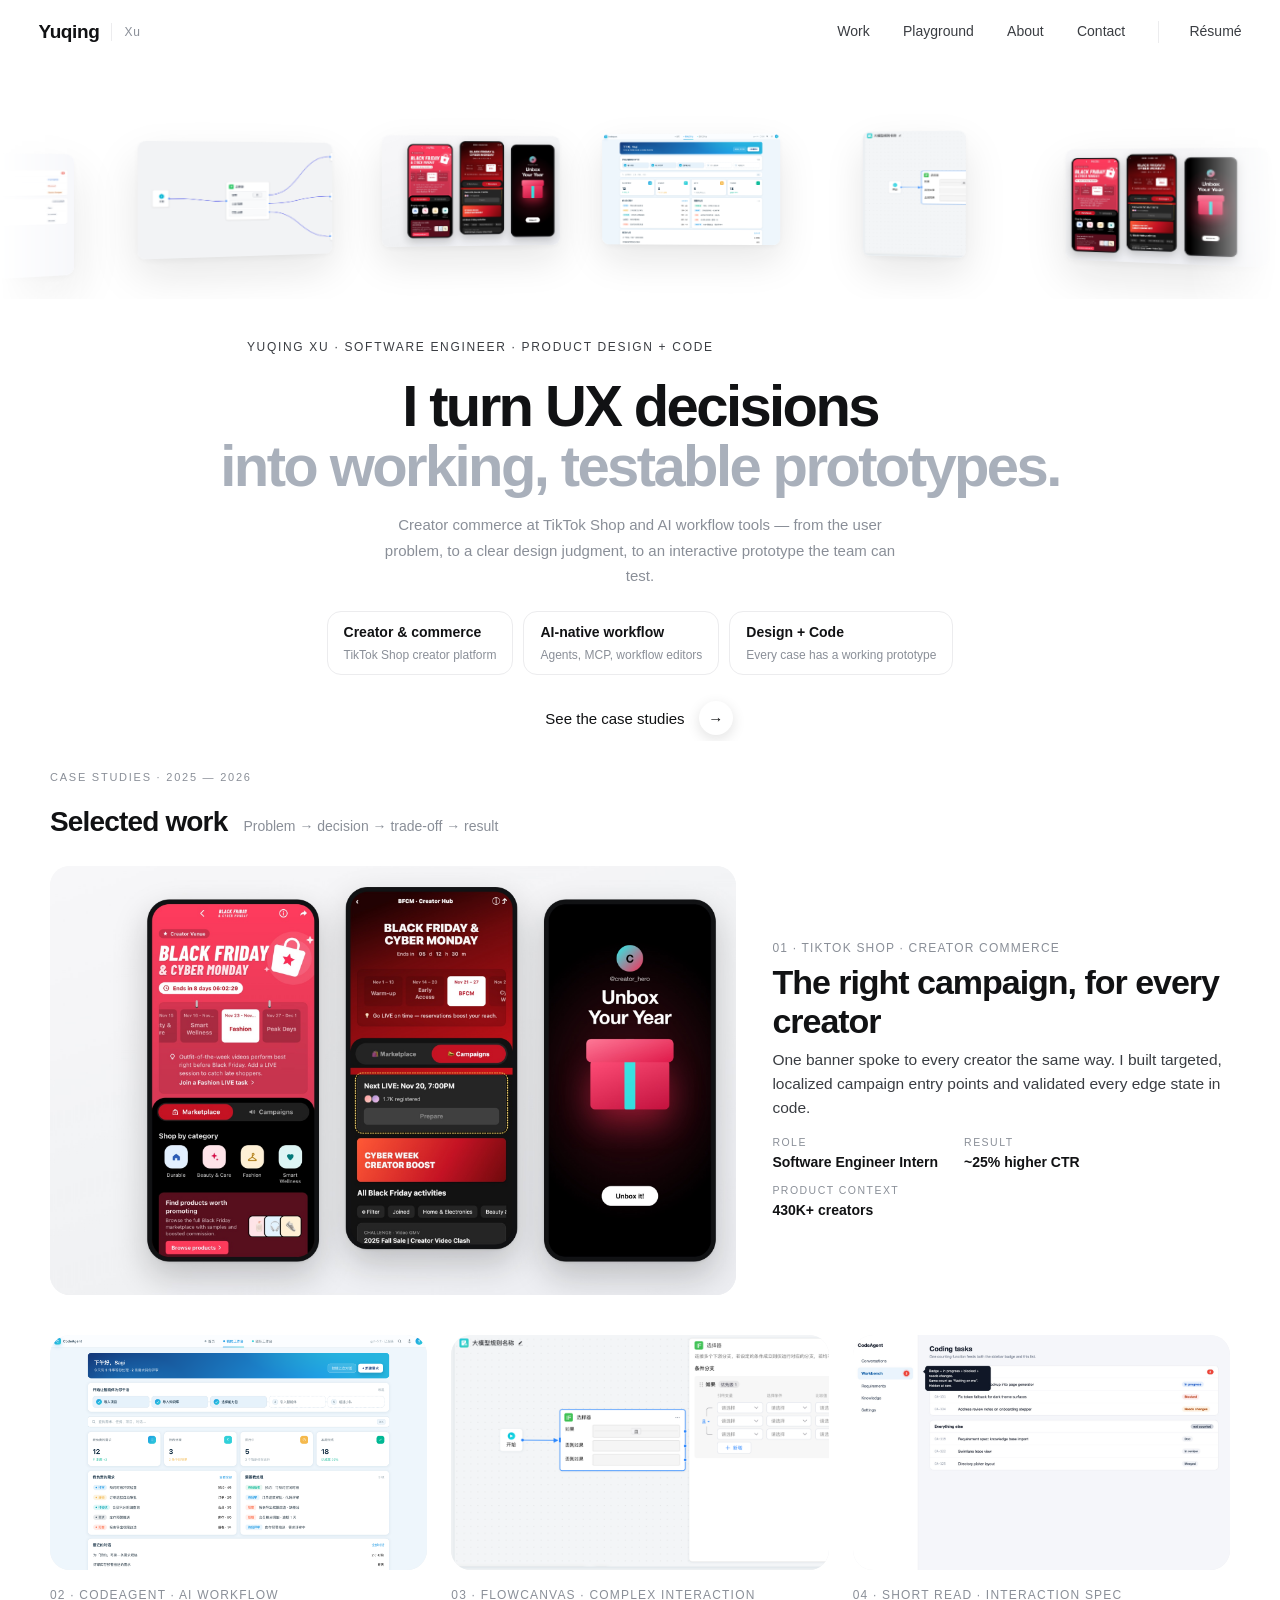
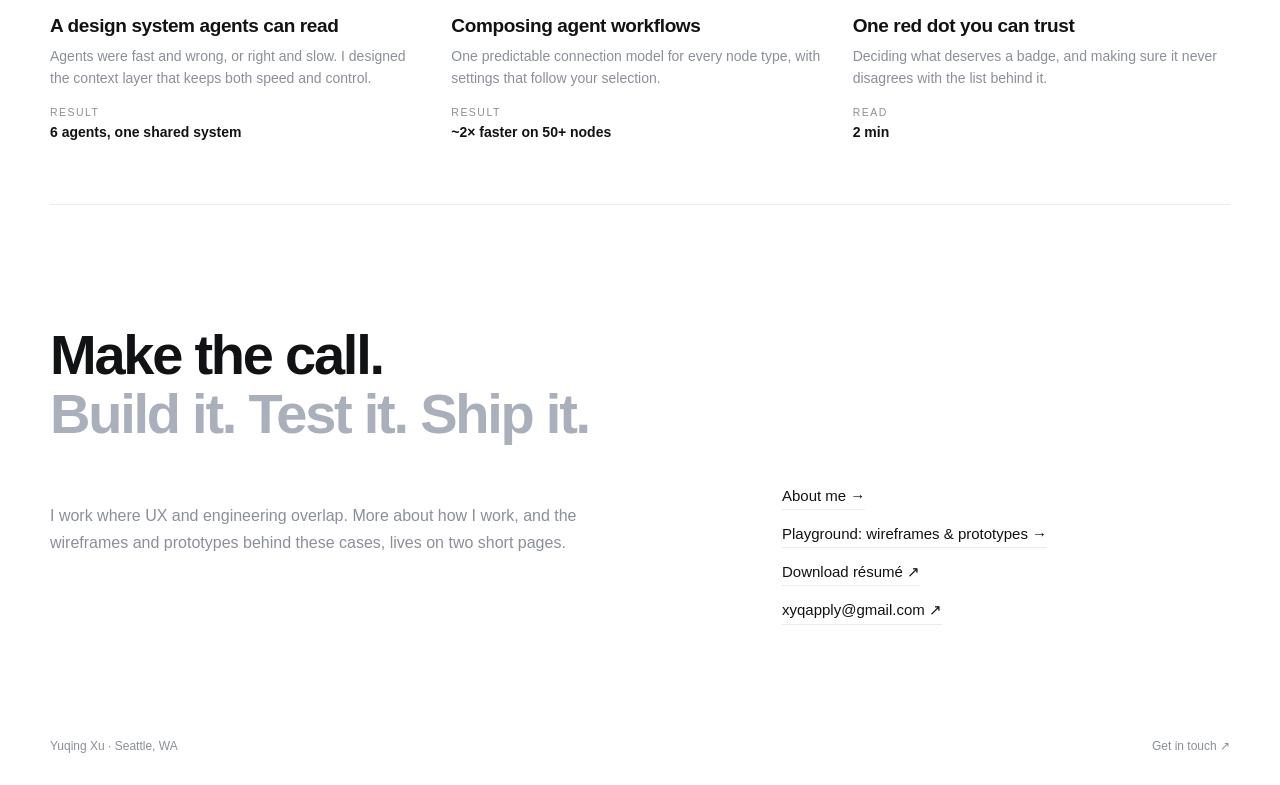
==== index.html @ 8d38dc06 "Tie TikTok case to one frame: three surfaces, three rules Reframe problem, judgment, and trade-offs " ====
<!doctype html>
<html lang="en">
<head>
  <meta charset="utf-8">
  <meta name="viewport" content="width=device-width, initial-scale=1">
  <meta name="description" content="Yuqing Xu — software engineer who turns UX decisions into working, testable prototypes. Case studies in creator products, AI design systems, and agent workflow tools.">
  <title>Yuqing Xu — Product Design + Code</title>
  <link rel="icon" href="data:image/svg+xml,%3Csvg xmlns='http://www.w3.org/2000/svg' viewBox='0 0 64 64'%3E%3Crect width='64' height='64' rx='14' fill='%23111'/%3E%3Ctext x='32' y='42' font-family='Helvetica' font-size='26' font-weight='bold' fill='white' text-anchor='middle'%3EYX%3C/text%3E%3C/svg%3E">
  <link rel="stylesheet" href="styles.css?v=5">
  <noscript><style>.reveal{opacity:1!important;transform:none!important}.ring-card{position:static!important;transform:none!important;opacity:1!important}</style></noscript>
</head>
<body>
  <header class="site-header">
    <a class="brand" href="#top" aria-label="Back to top"><b>Yuqing</b><span>Xu</span></a>
    <nav aria-label="Primary navigation">
      <a href="#work">Work</a>
      <a href="playground.html">Playground</a>
      <a href="about.html">About</a>
      <a href="mailto:xyqapply@gmail.com">Contact</a>
      <a class="nav-resume" href="Yuqing-Xu-Resume.pdf" target="_blank" rel="noopener">Résumé</a>
    </nav>
  </header>

  <main id="top">
    <section class="hero" aria-label="Introduction">
      <div class="ring-stage" id="ring-stage">
        <div class="ring" id="ring">
          <a class="ring-card" href="codeagent.html"><img src="assets/wf/11-dual-lens_04-team-home.jpg" alt="Team home wireframe"><span>Wireframes ↗</span></a>
          <a class="ring-card" href="codeagent.html"><img src="assets/prototype-login.png" alt="Login prototype"><span>Workspace entry ↗</span></a>
          <a class="ring-card" href="badge.html"><img src="assets/work/badge.jpg" alt="Attention badge"><span>One red dot ↗</span></a>
          <a class="ring-card" href="flowcanvas.html"><img src="assets/flowcanvas-routing.png?v=2" alt="Port routing"><span>Port model ↗</span></a>
          <a class="ring-card" href="tiktok.html"><img src="assets/work/tiktok-bfcm-cover.jpg?v=2" alt="BFCM creator screens"><span>TikTok Shop BFCM ↗</span></a>
          <a class="ring-card" href="codeagent.html"><img src="assets/prototype-hifi.png" alt="Dashboard prototype"><span>CodeAgent hi-fi ↗</span></a>
          <a class="ring-card tall" href="flowcanvas.html"><img src="assets/flowcanvas-property-panel.png" alt="FlowCanvas"><span>FlowCanvas ↗</span></a>
          <a class="ring-card" href="tiktok.html"><img src="assets/work/tiktok-bfcm-cover.jpg?v=2" alt="Unbox Your Year" style="object-position:right center"><span>Unbox Your Year ↗</span></a>
          <a class="ring-card" href="codeagent.html"><img src="assets/prototype-inbox.png" alt="Inbox prototype"><span>Inbox triage ↗</span></a>
          <a class="ring-card" href="codeagent.html"><img src="assets/wf/10-product-fusion_01-fused-workbench.jpg" alt="Fused workbench wireframe"><span>Fused workbench ↗</span></a>
        </div>
      </div>

      <div class="hero-copy">
        <p class="hero-name">Yuqing Xu · Software Engineer · Product Design + Code</p>
        <h1>I turn UX decisions<br><span>into working, testable prototypes.</span></h1>
        <p>Creator commerce at TikTok Shop and AI workflow tools — from the user problem, to a clear design judgment, to an interactive prototype the team can test.</p>
        <ul class="hero-tags" aria-label="Focus areas">
          <li><b>Creator &amp; commerce</b>TikTok Shop creator platform</li>
          <li><b>AI-native workflow</b>Agents, MCP, workflow editors</li>
          <li><b>Design + Code</b>Every case has a working prototype</li>
        </ul>
        <a class="pill-link" href="#work">See the case studies <i>→</i></a>
      </div>
    </section>

    <section id="work" class="case-index shell">
      <p class="kicker">CASE STUDIES · 2025 — 2026</p>
      <h2 class="work-head">Selected work <span>Problem → decision → trade-off → result</span></h2>
      <div class="case-cards">
        <a class="case-card featured reveal" href="tiktok.html">
          <div class="img"><img src="assets/work/tiktok-bfcm-cover.jpg?v=2" alt="Three rebuilt TikTok Shop creator screens for BFCM"></div>
          <div class="cc-body">
            <small>01 · TIKTOK SHOP · CREATOR COMMERCE</small>
            <h3>The right campaign, for every creator</h3>
            <p>One banner spoke to every creator the same way. I built targeted, localized campaign entry points and validated every edge state in code.</p>
            <dl class="cc-meta"><div><dt>Role</dt><dd>Software Engineer Intern</dd></div><div><dt>Result</dt><dd>~25% higher CTR</dd></div><div><dt>Product context</dt><dd>430K+ creators</dd></div></dl>
          </div>
        </a>
        <a class="case-card reveal" href="codeagent.html">
          <div class="img"><img src="assets/prototype-hifi.png" alt="CodeAgent workbench prototype"></div>
          <small>02 · CODEAGENT · AI WORKFLOW</small>
          <h3>A design system agents can read</h3>
          <p>Agents were fast and wrong, or right and slow. I designed the context layer that keeps both speed and control.</p>
          <dl class="cc-meta"><div><dt>Result</dt><dd>6 agents, one shared system</dd></div></dl>
        </a>
        <a class="case-card reveal" href="flowcanvas.html">
          <div class="img"><img src="assets/flowcanvas-property-panel.png" alt="FlowCanvas editor"></div>
          <small>03 · FLOWCANVAS · COMPLEX INTERACTION</small>
          <h3>Composing agent workflows</h3>
          <p>One predictable connection model for every node type, with settings that follow your selection.</p>
          <dl class="cc-meta"><div><dt>Result</dt><dd>~2× faster on 50+ nodes</dd></div></dl>
        </a>
        <a class="case-card reveal" href="badge.html">
          <div class="img"><img src="assets/work/badge.jpg" alt="Sidebar attention badge"></div>
          <small>04 · SHORT READ · INTERACTION SPEC</small>
          <h3>One red dot you can trust</h3>
          <p>Deciding what deserves a badge, and making sure it never disagrees with the list behind it.</p>
          <dl class="cc-meta"><div><dt>Read</dt><dd>2 min</dd></div></dl>
        </a>
      </div>
    </section>

    <section class="closing shell">
      <h2 class="display">Make the call.<br><span>Build it. Test it. Ship it.</span></h2>
      <div class="closing-grid">
        <p class="lede">I work where UX and engineering overlap. More about how I work, and the wireframes and prototypes behind these cases, lives on two short pages.</p>
        <div class="closing-links">
          <a href="about.html">About me →</a>
          <a href="playground.html">Playground: wireframes &amp; prototypes →</a>
          <a href="Yuqing-Xu-Resume.pdf" target="_blank" rel="noopener">Download résumé ↗</a>
          <a href="mailto:xyqapply@gmail.com">xyqapply@gmail.com ↗</a>
        </div>
      </div>
    </section>
  </main>

  <footer class="site-footer shell"><span>Yuqing Xu · Seattle, WA</span><a href="mailto:xyqapply@gmail.com">Get in touch ↗</a></footer>
  <script src="app.js?v=5"></script>
</body>
</html>
---- styles.css ----
/* ---------- tokens ---------- */
:root{
  --bg:#ffffff;
  --ink:#111214;
  --ink-2:#3a3d42;
  --muted:#8a8f98;
  --soft:#a9b0bb;
  --line:#ececee;
  --card:#f6f6f7;
  --shadow:0 18px 40px rgba(17,18,20,.14),0 4px 10px rgba(17,18,20,.06);
  --max:1180px;
  --sans:-apple-system,BlinkMacSystemFont,"SF Pro Display","SF Pro Text","Helvetica Neue",Inter,"Segoe UI",Arial,sans-serif;
  --mono:ui-monospace,SFMono-Regular,Menlo,monospace;
}
*{box-sizing:border-box}
html{scroll-behavior:smooth}
body{margin:0;background:var(--bg);color:var(--ink);font-family:var(--sans);font-size:16px;line-height:1.55;-webkit-font-smoothing:antialiased}
a{color:inherit;text-decoration:none}
img{display:block;max-width:100%}
button,input{font:inherit;color:inherit}
code{font-family:var(--mono);font-size:.88em}
.shell{width:min(calc(100% - 32px),var(--max));margin-inline:auto}

/* ---------- header ---------- */
.site-header{position:fixed;inset:0 0 auto 0;z-index:50;height:64px;display:flex;align-items:center;justify-content:space-between;padding:0 clamp(16px,3vw,40px);background:rgba(255,255,255,.78);backdrop-filter:saturate(1.4) blur(16px);-webkit-backdrop-filter:saturate(1.4) blur(16px)}
.brand{display:flex;align-items:center;gap:12px;font-size:19px;letter-spacing:-.02em}
.brand b{font-weight:650}
.brand span{font-size:12px;letter-spacing:.06em;color:var(--muted);padding-left:12px;border-left:1px solid var(--line)}
.site-header nav{display:flex;align-items:center;gap:clamp(14px,2.6vw,34px);font-size:14px;color:var(--ink-2)}
.site-header nav a:hover{color:var(--ink)}
.nav-resume{padding-left:clamp(14px,2.6vw,30px);border-left:1px solid var(--line)}

/* ---------- hero ---------- */
.hero{min-height:100vh;min-height:100svh;display:flex;flex-direction:column;align-items:center;justify-content:center;padding:88px 0 28px;overflow:hidden;position:relative}
.ring-stage{position:relative;width:100%;height:clamp(220px,32vw,340px);perspective:1100px;perspective-origin:50% 40%;
  -webkit-mask-image:linear-gradient(to right,transparent 0,#000 7%,#000 93%,transparent 100%);
  mask-image:linear-gradient(to right,transparent 0,#000 7%,#000 93%,transparent 100%)}
.ring{position:absolute;left:50%;top:50%;width:0;height:0;transform-style:preserve-3d}
.ring-card{position:absolute;left:0;top:0;width:var(--w,190px);aspect-ratio:16/10;margin-left:calc(var(--w,190px) / -2);transform-style:preserve-3d;will-change:transform,opacity;border-radius:3px;background:#fff;box-shadow:var(--shadow);transition:box-shadow .3s}
.ring-card.tall{aspect-ratio:4/5}
.ring-card img{width:100%;height:100%;object-fit:cover;object-position:top left;border-radius:3px;pointer-events:none}
.ring-card span{position:absolute;left:0;right:0;bottom:-26px;text-align:center;font-size:12px;color:var(--ink-2);opacity:0;transform:translateY(-4px);transition:.25s;white-space:nowrap}
.ring-card.is-hot span{opacity:1;transform:none}
.ring-card.is-hot{box-shadow:0 30px 60px rgba(17,18,20,.22),0 6px 14px rgba(17,18,20,.08)}
.hero-copy{text-align:center;margin-top:clamp(36px,6vw,70px);padding:0 16px}
.hero h1{margin:0;font-size:clamp(38px,6.2vw,66px);line-height:1.04;letter-spacing:-.045em;font-weight:650}
.hero h1 span,.display span{color:var(--soft)}
.hero-copy p{margin:20px auto 0;max-width:520px;color:var(--muted);font-size:15px;line-height:1.7}
.pill-link{display:inline-flex;align-items:center;gap:14px;margin-top:26px;font-size:15px;font-weight:500;padding:6px 6px 6px 4px}
.pill-link i{width:34px;height:34px;border-radius:50%;display:grid;place-items:center;font-style:normal;background:#fff;box-shadow:0 4px 14px rgba(17,18,20,.12);transition:transform .25s}
.pill-link:hover i{transform:translateX(4px)}
.hero-fields{display:flex;flex-wrap:wrap;justify-content:center;gap:10px 28px;margin-top:auto;padding-top:40px;font-size:12px;color:var(--muted)}
.hero-fields a:hover{color:var(--ink)}

/* ---------- shared type ---------- */
.display{margin:0;font-size:clamp(34px,4.6vw,56px);line-height:1.06;letter-spacing:-.04em;font-weight:650;text-wrap:balance}
.lede{color:var(--muted);font-size:16px;line-height:1.7;max-width:560px;margin:18px 0 0}
.kicker{margin:0 0 14px;font-size:11px;letter-spacing:.16em;color:var(--muted);font-weight:500}
.muted{color:var(--muted)}

/* ---------- practice overview ---------- */
.practice{display:grid;grid-template-columns:minmax(0,1fr) minmax(0,1.05fr);gap:clamp(28px,5vw,72px);align-items:end;padding:120px 0 80px;min-height:100vh}
.practice-left .kicker{margin-top:64px}
.practice-list{list-style:none;margin:0;padding:0}
.practice-list li{border-top:1px solid var(--line)}
.practice-list li:last-child{border-bottom:1px solid var(--line)}
.practice-list button{width:100%;display:flex;align-items:center;gap:18px;background:none;border:0;padding:15px 12px;text-align:left;font-size:15px;color:var(--ink-2);cursor:pointer;border-radius:6px;transition:background .2s}
.practice-list button span{font-size:11px;color:var(--soft);width:18px}
.practice-list button i{margin-left:auto;font-style:normal;opacity:0;transition:.2s}
.practice-list button:hover,.practice-list button.active{background:var(--card);color:var(--ink)}
.practice-list button.active i{opacity:1}
.slides{position:relative;aspect-ratio:16/10;border-radius:4px;overflow:hidden;background:var(--card)}
.slides figure{position:absolute;inset:0;margin:0;opacity:0;transform:scale(1.02);transition:opacity .7s ease,transform 1.2s ease}
.slides figure.on{opacity:1;transform:none}
.slides img{width:100%;height:100%;object-fit:cover;object-position:top left}
.slide-bar{display:flex;justify-content:space-between;align-items:flex-start;gap:20px;margin-top:20px}
.slide-bar h3{margin:0;font-size:17px;font-weight:600;letter-spacing:-.01em}
.slide-bar p{margin:4px 0 0;font-size:13px;color:var(--muted);max-width:420px}
.slide-controls{display:flex;gap:8px;flex-shrink:0}
.slide-controls button{width:34px;height:34px;border-radius:50%;border:1px solid var(--line);background:#fff;cursor:pointer;font-size:13px;display:grid;place-items:center;transition:.2s}
.slide-controls button:hover{box-shadow:0 4px 12px rgba(17,18,20,.1)}

/* ---------- case studies ---------- */
.case{padding:110px 0 40px;border-top:1px solid var(--line)}
.case-head{margin-bottom:44px}
.facts{display:grid;grid-template-columns:repeat(4,minmax(0,1fr));gap:0;margin:0 0 48px;border-top:1px solid var(--line);border-bottom:1px solid var(--line)}
.facts div{padding:18px 18px 18px 0}
.facts dt{font-size:11px;letter-spacing:.14em;text-transform:uppercase;color:var(--muted);margin-bottom:6px}
.facts dd{margin:0;font-size:14px;color:var(--ink-2)}
.frame{margin:0 0 72px}
.frame img{width:100%;border-radius:4px;box-shadow:var(--shadow)}
.frame figcaption,.gallery figcaption{margin-top:12px;font-size:13px;color:var(--muted)}
.gallery b,.frame b{color:var(--ink);font-weight:600}
.block{margin:0 0 72px}
.block h3{margin:0;font-size:clamp(24px,2.8vw,32px);line-height:1.2;letter-spacing:-.03em;font-weight:600;max-width:760px}
.block>.muted{margin:12px 0 0;max-width:640px}
.two-col{display:grid;grid-template-columns:1fr 1fr;gap:18px;margin:28px 0 72px}
.block .two-col{margin-bottom:0}
.card-soft{background:var(--card);border-radius:8px;padding:26px}
.card-soft h4{margin:0 0 10px;font-size:18px;line-height:1.3;letter-spacing:-.015em;font-weight:600}
.card-soft p{margin:0;color:var(--ink-2);font-size:15px}
.card-soft .tag{font-size:11px;letter-spacing:.14em;color:var(--muted);margin-bottom:12px}
.steps{list-style:none;padding:0;margin:26px 0 0;border-top:1px solid var(--line)}
.steps li{display:grid;grid-template-columns:56px 1fr;gap:16px;padding:22px 0;border-bottom:1px solid var(--line)}
.steps li>span{font-size:12px;color:var(--soft);padding-top:4px}
.steps h4{margin:0 0 6px;font-size:17px;font-weight:600;letter-spacing:-.01em}
.steps p{margin:0;color:var(--ink-2);font-size:15px;max-width:760px}
.swatches{display:grid;grid-template-columns:repeat(4,minmax(0,1fr));gap:12px;margin-top:26px}
.swatches div{display:grid;grid-template-columns:40px 1fr;grid-template-rows:auto auto;column-gap:12px;align-items:center;padding:12px;border:1px solid var(--line);border-radius:8px}
.swatches i{grid-row:1/3;width:40px;height:40px;border-radius:8px;background:var(--swatch);box-shadow:inset 0 0 0 1px rgba(0,0,0,.06)}
.swatches b{font-size:13px;font-weight:600}
.swatches code{font-size:11px;color:var(--muted)}
.gallery{display:grid;grid-template-columns:repeat(3,minmax(0,1fr));gap:28px 20px;margin-top:26px}
.gallery figure{margin:0}
.gallery figure.wide{grid-column:1/-1}
.gallery img{width:100%;aspect-ratio:16/10;object-fit:cover;object-position:top left;border-radius:4px;box-shadow:0 8px 24px rgba(17,18,20,.1)}
.gallery figure.wide img{aspect-ratio:auto;max-height:640px}
.gallery.partner{grid-template-columns:1fr 1fr}
.gallery.partner img{aspect-ratio:auto;max-height:520px;object-fit:contain;background:var(--card)}
.stats{display:grid;grid-template-columns:repeat(4,minmax(0,1fr));border-top:1px solid var(--line);margin-bottom:40px}
.stats div{padding:28px 18px 28px 0}
.stats strong{display:block;font-size:clamp(28px,3.4vw,40px);font-weight:600;letter-spacing:-.04em;line-height:1}
.stats span{display:block;margin-top:10px;font-size:13px;color:var(--muted)}

/* wireframe grid */
.wf-grid{display:grid;grid-template-columns:repeat(4,minmax(0,1fr));gap:22px 16px;margin-bottom:60px}
.wf-grid figure{margin:0}
.wf-grid img{width:100%;aspect-ratio:16/10;object-fit:cover;object-position:top left;border-radius:3px;border:1px solid var(--line);transition:transform .3s,box-shadow .3s}
.wf-grid figure:hover img{transform:translateY(-4px);box-shadow:var(--shadow)}
.wf-grid figcaption{margin-top:9px;font-size:12px;color:var(--muted)}

/* flow canvas demo */
.canvas-demo{border:1px solid var(--line);border-radius:10px;overflow:hidden;margin:0 0 72px;background:#fff}
.demo-toolbar{height:42px;padding:0 16px;display:flex;align-items:center;justify-content:space-between;border-bottom:1px solid var(--line);font-size:12px;color:var(--muted)}
.status-dot{display:inline-block;width:7px;height:7px;border-radius:50%;background:#12b76a;margin-right:8px}
.demo-body{display:grid;grid-template-columns:130px 1fr 210px;min-height:420px}
.node-library,.property-panel{padding:18px;background:#fafafa}
.node-library{border-right:1px solid var(--line)}
.node-library b,.property-panel>p{display:block;font-size:10px;letter-spacing:.14em;color:var(--muted);margin:0 0 14px;font-weight:500}
.node-library span{display:block;padding:8px 10px;margin-bottom:6px;background:#fff;border:1px solid var(--line);border-radius:6px;font-size:12px}
.workflow-stage{position:relative;overflow:hidden;background-image:radial-gradient(#e3e5e8 1px,transparent 1px);background-size:18px 18px}
.edges{position:absolute;inset:0;width:100%;height:100%;pointer-events:none}
.edges path{stroke:#9aa3ae;stroke-width:1.6;fill:none}
.flow-node{position:absolute;width:128px;padding:10px 12px;text-align:left;background:#fff;border:1px solid #dfe2e6;border-radius:10px;box-shadow:0 6px 16px rgba(17,18,20,.07);cursor:grab;user-select:none;touch-action:none}
.flow-node:active{cursor:grabbing}
.flow-node.selected{border-color:var(--ink);box-shadow:0 0 0 3px rgba(17,18,20,.08),0 6px 16px rgba(17,18,20,.07)}
.flow-node i{float:left;width:28px;height:28px;margin-right:9px;border-radius:7px;background:var(--card);display:grid;place-items:center;font-style:normal}
.flow-node span{display:block;font-weight:600;font-size:13px}
.flow-node small{color:var(--muted);font-size:11px}
.property-panel{border-left:1px solid var(--line)}
.property-panel h4{margin:0 0 16px;font-size:18px;font-weight:600}
.property-panel label{display:block;font-size:11px;color:var(--muted);margin-top:14px}
.property-panel input{display:block;width:100%;margin-top:6px;padding:8px 10px;border:1px solid var(--line);border-radius:6px;background:#fff;font-size:13px}
.toggle{display:inline-block;float:right;width:32px;height:18px;border-radius:999px;background:#d0d5dd;position:relative}
.toggle:after{content:"";position:absolute;width:14px;height:14px;top:2px;left:2px;border-radius:50%;background:#fff}
.toggle.on{background:var(--ink)}
.toggle.on:after{left:16px}

/* token demo */
.token-demo{border:1px solid var(--line);border-radius:10px;padding:24px;margin:0 0 72px}
.confidential{margin:0 0 20px;font-size:13px;color:var(--muted)}
.confidential b{display:inline-block;margin-right:10px;font-size:11px;font-weight:600;color:#fff;background:var(--ink);padding:4px 10px;border-radius:999px}
.token-flow{display:grid;grid-template-columns:repeat(4,minmax(0,1fr));gap:12px;margin-bottom:20px}
.token-flow div{background:var(--card);border-radius:8px;padding:14px}
.token-flow span{font-size:11px;color:var(--soft)}
.token-flow b{display:block;margin:8px 0 4px;font-size:14px;font-weight:600}
.token-flow code{font-size:11px;color:var(--muted)}
.mapping-table{border:1px solid var(--line);border-radius:8px;overflow:hidden}
.mapping-table>div{display:grid;grid-template-columns:1.1fr 1.2fr 1fr .6fr;gap:8px;padding:12px 14px;border-bottom:1px solid var(--line);font-size:13px}
.mapping-table>div:last-child{border-bottom:0}
.mapping-table .table-head{background:var(--card);font-size:11px;letter-spacing:.08em;text-transform:uppercase;color:var(--muted)}
.mapping-table i{display:inline-block;width:9px;height:9px;border-radius:50%;background:var(--dot);margin-right:8px;box-shadow:inset 0 0 0 1px rgba(0,0,0,.08)}
.mapping-table b{color:#067647;font-weight:600}

/* closing */
.closing{padding:120px 0 90px;border-top:1px solid var(--line)}
.closing-grid{display:grid;grid-template-columns:1.2fr .8fr;gap:60px;margin-top:40px}
.closing-links{display:flex;flex-direction:column;gap:12px;font-size:15px}
.closing-links a{align-self:flex-start;border-bottom:1px solid var(--line);padding-bottom:2px}
.closing-links a:hover{border-color:var(--ink)}
.site-footer{display:flex;justify-content:space-between;padding:22px 0 30px;font-size:12px;color:var(--muted)}

/* reveal */
.reveal{opacity:0;transform:translateY(18px);transition:opacity .8s ease,transform .8s ease}
.reveal.visible{opacity:1;transform:none}

/* ---------- responsive ---------- */
@media (max-width:900px){
  .practice{grid-template-columns:1fr;align-items:start;min-height:0;padding-top:100px}
  .practice-left .kicker{margin-top:40px}
  .facts,.stats{grid-template-columns:1fr 1fr}
  .swatches{grid-template-columns:1fr 1fr}
  .gallery{grid-template-columns:1fr 1fr}
  .wf-grid{grid-template-columns:repeat(2,minmax(0,1fr))}
  .token-flow{grid-template-columns:1fr 1fr}
  .closing-grid{grid-template-columns:1fr;gap:28px}
}
@media (max-width:640px){
  .site-header nav a:not(.nav-resume):not(:first-child){display:none}
  .br-wide{display:none}
  .two-col,.gallery,.gallery.partner{grid-template-columns:1fr}
  .demo-body{grid-template-columns:1fr}
  .node-library,.property-panel{display:none}
  .workflow-stage{min-height:340px}
  .mapping-table>div{grid-template-columns:1fr 1fr;font-size:12px}
  .mapping-table>div>*:nth-child(3){display:none}
  .slide-bar{flex-direction:column}
  .steps li{grid-template-columns:36px 1fr}
}
@media (prefers-reduced-motion:reduce){
  .reveal{opacity:1;transform:none;transition:none}
  .slides figure{transition:none}
}

/* token slide (practice 04) */
.token-slide{position:absolute;inset:0;display:flex;align-items:center;justify-content:center;gap:14px;padding:24px;background:linear-gradient(135deg,#fafafa,#eef0f3)}
.token-slide div{background:#fff;border-radius:10px;padding:16px 18px;box-shadow:0 8px 20px rgba(17,18,20,.08);min-width:0}
.token-slide small{display:block;font-size:11px;letter-spacing:.12em;text-transform:uppercase;color:var(--muted);margin-bottom:6px}
.token-slide b{font-family:var(--mono);font-size:clamp(11px,1.2vw,14px);font-weight:500}
.token-slide em{font-style:normal;color:var(--soft)}
@media (max-width:640px){.token-slide{flex-direction:column}.token-slide em{transform:rotate(90deg)}}

/* =================== case-study pages =================== */
.cs-hero{padding:120px 0 40px}
.cs-hero .display{max-width:900px}
.cs-back{display:inline-block;margin-bottom:28px;font-size:13px;color:var(--muted)}
.cs-back:hover{color:var(--ink)}
.cs-cover{margin:36px 0 0;border-radius:12px;overflow:hidden;background:var(--card)}
.cs-cover img{width:100%;max-height:620px;object-fit:cover;object-position:top}
.cs-layout{display:grid;grid-template-columns:180px minmax(0,1fr);gap:56px;padding:60px 0 40px}
.cs-toc{position:sticky;top:96px;align-self:start;display:flex;flex-direction:column;gap:2px;font-size:13px}
.cs-toc a{padding:7px 0 7px 14px;border-left:2px solid var(--line);color:var(--muted);transition:.2s}
.cs-toc a:hover{color:var(--ink)}
.cs-toc a.on{color:var(--ink);border-color:var(--ink)}
.cs-sec{padding:0 0 84px;scroll-margin-top:90px}
.cs-sec>.kicker{display:flex;gap:10px;align-items:center}
.cs-sec>.kicker span{display:inline-grid;place-items:center;width:22px;height:22px;border-radius:50%;background:var(--ink);color:#fff;font-size:10px;letter-spacing:0}
.cs-sec h2{margin:0 0 16px;font-size:clamp(26px,3vw,36px);line-height:1.15;letter-spacing:-.03em;font-weight:600;max-width:760px}
.cs-sec p{max-width:680px;color:var(--ink-2);font-size:16.5px;line-height:1.75;margin:0 0 16px}
.cs-sec p.note{font-size:13px;color:var(--muted)}
.cs-sec figure{margin:30px 0 0}
.cs-sec figure img{width:100%;border-radius:10px;box-shadow:0 10px 30px rgba(17,18,20,.1)}
.cs-sec figcaption{margin-top:12px;font-size:13px;color:var(--muted);max-width:680px}
.cs-sec figcaption b{color:var(--ink);font-weight:600}
.pull{margin:34px 0;padding:6px 0 6px 22px;border-left:3px solid var(--ink);font-size:clamp(20px,2.2vw,26px);line-height:1.35;letter-spacing:-.02em;font-weight:500;max-width:720px}
.insights{display:grid;grid-template-columns:repeat(3,minmax(0,1fr));gap:16px;margin-top:28px}
.insights>div{background:var(--card);border-radius:12px;padding:22px}
.insights b{display:block;font-size:12px;letter-spacing:.12em;color:var(--muted);font-weight:500;margin-bottom:10px}
.insights h4{margin:0 0 8px;font-size:17px;font-weight:600;line-height:1.3}
.insights p{margin:0;font-size:14.5px;line-height:1.6}
.insights .applied{display:block;margin-top:16px;padding-top:10px;border-top:1px solid var(--line);font-size:11px;letter-spacing:.1em;color:var(--muted)}
.surfaces{display:grid;grid-template-columns:repeat(2,minmax(0,1fr));gap:16px;margin-top:20px}
.surfaces>div{border:1px solid var(--line);border-radius:12px;padding:22px;background:#fff}
.surfaces small{display:block;font-size:11px;letter-spacing:.12em;color:var(--muted);margin-bottom:10px}
.surfaces h4{margin:0 0 10px;font-size:16.5px;font-weight:600;line-height:1.35}
.surfaces h4 b{font-weight:600}
.surfaces p{margin:0;font-size:14.5px;line-height:1.62}
.options{display:grid;grid-template-columns:repeat(3,minmax(0,1fr));gap:16px;margin-top:28px}
.option{border:1px solid var(--line);border-radius:12px;padding:18px;background:#fff;position:relative}
.option.chosen{border-color:var(--ink);box-shadow:0 0 0 3px rgba(17,18,20,.06)}
.option .badge-pick{position:absolute;top:14px;right:14px;font-size:11px;background:var(--ink);color:#fff;border-radius:999px;padding:3px 9px}
.option .viz{height:150px;border-radius:8px;background:#fafafa;margin-bottom:14px;display:grid;place-items:center;overflow:hidden}
.option .viz svg{width:100%;height:100%}
.option h4{margin:0 0 6px;font-size:16px;font-weight:600}
.option ul{margin:8px 0 0;padding:0;list-style:none;font-size:13.5px;color:var(--ink-2)}
.option li{padding:4px 0 4px 20px;position:relative;line-height:1.45}
.option li:before{position:absolute;left:0;top:4px;font-size:12px}
.option li.pro:before{content:"＋";color:#067647}
.option li.con:before{content:"－";color:#b42318}
.ba{display:grid;grid-template-columns:1fr 1fr;gap:16px;margin-top:28px}
.ba>div{border-radius:12px;overflow:hidden;background:var(--card);padding:18px}
.ba h4{margin:0 0 12px;font-size:12px;letter-spacing:.12em;color:var(--muted);font-weight:500}
.ba img{border-radius:8px}
.results{display:grid;grid-template-columns:repeat(3,minmax(0,1fr));gap:0;margin-top:26px;border-top:1px solid var(--line)}
.results div{padding:24px 18px 24px 0}
.results strong{display:block;font-size:clamp(30px,3.6vw,44px);font-weight:600;letter-spacing:-.04em;line-height:1}
.results span{display:block;margin-top:10px;font-size:13.5px;color:var(--muted)}
.flowline{display:flex;flex-wrap:wrap;align-items:stretch;gap:10px;margin-top:28px}
.flowline>div{flex:1 1 150px;background:var(--card);border-radius:12px;padding:16px}
.flowline>div small{display:block;font-size:11px;color:var(--muted);letter-spacing:.1em;margin-bottom:6px}
.flowline>div b{display:block;font-size:15px;font-weight:600;margin-bottom:4px}
.flowline>div p{margin:0;font-size:13.5px;line-height:1.5;color:var(--ink-2)}
.flowline>i{align-self:center;font-style:normal;color:var(--soft)}
.next-case{display:flex;justify-content:space-between;align-items:center;gap:20px;padding:40px 0 70px;border-top:1px solid var(--line)}
.next-case small{display:block;font-size:12px;color:var(--muted);margin-bottom:6px}
.next-case b{font-size:clamp(22px,2.6vw,30px);letter-spacing:-.03em;font-weight:600}

/* swatch role-vs-hex diagram */
.map-viz{display:grid;grid-template-columns:1fr 1fr;gap:16px;margin-top:28px}
.map-viz>div{border:1px solid var(--line);border-radius:12px;padding:18px}
.map-viz h4{margin:0 0 4px;font-size:15px;font-weight:600}
.map-viz p{font-size:13.5px;color:var(--muted);margin:0 0 14px}
.map-row{display:grid;grid-template-columns:1fr 24px 1fr;align-items:center;gap:8px;margin:8px 0;font-size:13px}
.map-row span{display:flex;align-items:center;gap:8px;padding:8px 10px;border-radius:8px;background:var(--card)}
.map-row i{width:16px;height:16px;border-radius:5px;flex-shrink:0;box-shadow:inset 0 0 0 1px rgba(0,0,0,.08)}
.map-row em{font-style:normal;text-align:center;color:var(--soft)}
.map-row .bad{background:#fff1f0;color:#b42318}

/* phone prototype */
.proto-wrap{display:grid;grid-template-columns:minmax(0,320px) minmax(0,1fr);gap:40px;align-items:center;margin-top:30px;padding:30px;border-radius:16px;background:linear-gradient(160deg,#f6f6f7,#eceef1)}
.phone{width:100%;max-width:300px;margin:auto;aspect-ratio:9/18.5;border-radius:38px;background:#111214;padding:10px;box-shadow:0 30px 60px rgba(17,18,20,.25)}
.phone-screen{width:100%;height:100%;border-radius:30px;background:#fff;overflow:hidden;display:flex;flex-direction:column;font-size:12px}
.ph-top{padding:14px 16px 8px;display:flex;justify-content:space-between;align-items:center}
.ph-top b{font-size:15px}
.ph-top span{width:28px;height:28px;border-radius:50%;background:var(--card)}
.ph-tabs{display:flex;gap:14px;padding:0 16px 10px;color:var(--muted);font-weight:500}
.ph-tabs .on{color:var(--ink);border-bottom:2px solid var(--ink);padding-bottom:4px}
.car{position:relative;margin:0 12px;border-radius:14px;overflow:hidden;aspect-ratio:16/9}
.car-track{display:flex;height:100%;transition:transform .45s cubic-bezier(.2,.8,.2,1)}
.car-slide{flex:0 0 100%;height:100%;padding:14px;display:flex;flex-direction:column;justify-content:space-between;color:#fff}
.car-slide h5{margin:0;font-size:15px;line-height:1.2;font-weight:700;letter-spacing:-.01em;display:-webkit-box;-webkit-line-clamp:2;-webkit-box-orient:vertical;overflow:hidden}
.car-slide p{margin:4px 0 0;font-size:11px;opacity:.85;display:-webkit-box;-webkit-line-clamp:1;-webkit-box-orient:vertical;overflow:hidden}
.car-slide .cta{align-self:flex-start;background:#fff;color:#111;border-radius:999px;padding:6px 12px;font-weight:600;font-size:11px;max-width:100%;white-space:nowrap;overflow:hidden;text-overflow:ellipsis}
.car-dots{position:absolute;left:0;right:0;bottom:8px;display:flex;justify-content:center;gap:5px}
.car-dots i{width:6px;height:6px;border-radius:3px;background:rgba(255,255,255,.5);transition:.3s}
.car-dots i.on{width:16px;background:#fff}
.ph-list{padding:14px 16px;display:flex;flex-direction:column;gap:10px}
.ph-list div{display:flex;gap:10px;align-items:center}
.ph-list i{width:38px;height:38px;border-radius:10px;background:var(--card);flex-shrink:0}
.ph-list span{flex:1;height:8px;border-radius:4px;background:var(--card)}
.ph-list span+span{display:none}
.proto-ctl h4{margin:0 0 6px;font-size:18px;font-weight:600}
.proto-ctl p{font-size:14px;color:var(--ink-2);margin:0 0 16px;line-height:1.6}
.seg{display:flex;flex-wrap:wrap;gap:6px;margin-bottom:16px}
.seg button{border:1px solid var(--line);background:#fff;border-radius:999px;padding:6px 12px;font-size:13px;cursor:pointer}
.seg button.on{background:var(--ink);color:#fff;border-color:var(--ink)}
.proto-log{font-size:12.5px;color:var(--muted);min-height:20px}
.toggle-row{display:flex;align-items:center;gap:10px;font-size:13.5px;margin-bottom:12px;cursor:pointer;user-select:none}
.toggle-row input{width:16px;height:16px;accent-color:#111214}

/* case index cards on home */
.case-index{padding:110px 0 60px}
.case-cards{display:grid;grid-template-columns:repeat(2,minmax(0,1fr));gap:36px 28px;margin-top:40px}
.case-card{display:block}
.case-card .img{border-radius:12px;overflow:hidden;background:var(--card);aspect-ratio:16/10}
.case-card img{width:100%;height:100%;object-fit:cover;object-position:top left;transition:transform .6s ease}
.case-card:hover img{transform:scale(1.03)}
.case-card small{display:block;margin-top:16px;font-size:12px;letter-spacing:.1em;color:var(--muted)}
.case-card h3{margin:6px 0 6px;font-size:22px;font-weight:600;letter-spacing:-.02em}
.case-card p{margin:0;color:var(--muted);font-size:14.5px;max-width:480px}

@media (max-width:900px){
  .cs-layout{grid-template-columns:1fr;gap:0}
  .cs-toc{display:none}
  .insights,.options,.surfaces{grid-template-columns:1fr}
  .proto-wrap{grid-template-columns:1fr;padding:22px}
  .case-cards{grid-template-columns:1fr}
}
@media (max-width:640px){
  .ba,.map-viz{grid-template-columns:1fr}
  .results{grid-template-columns:1fr 1fr}
}

/* =================== positioning + skeleton pages =================== */
.hero-name{margin:0 0 18px!important;font-size:12px!important;letter-spacing:.14em;text-transform:uppercase;color:var(--ink-2)!important}
.hero-tags{list-style:none;display:flex;flex-wrap:wrap;justify-content:center;gap:10px;margin:26px auto 0;padding:0;max-width:760px}
.hero-tags li{display:flex;flex-direction:column;align-items:flex-start;gap:2px;padding:10px 16px;border:1px solid var(--line);border-radius:12px;background:#fff;font-size:12px;color:var(--muted);text-align:left}
.hero-tags b{font-size:14px;font-weight:600;color:var(--ink)}
.hero .pill-link{margin-bottom:10px}
.case-card.featured{grid-column:1/-1;display:grid;grid-template-columns:minmax(0,1.35fr) minmax(0,1fr);gap:36px;align-items:center}
.case-card.featured small{margin-top:0}
.case-card.featured h3{font-size:clamp(26px,2.8vw,34px);letter-spacing:-.03em;line-height:1.15}
.case-card.featured p{font-size:15.5px;color:var(--ink-2)}
.cc-meta{display:flex;flex-wrap:wrap;gap:8px 26px;margin:14px 0 0}
.cc-meta dt{font-size:10.5px;letter-spacing:.14em;text-transform:uppercase;color:var(--muted)}
.cc-meta dd{margin:2px 0 0;font-size:14px;font-weight:600;color:var(--ink)}
/* trade-off */
.tradeoffs{display:grid;gap:12px;margin-top:26px}
.tradeoffs>div{display:grid;grid-template-columns:minmax(0,1fr) 28px minmax(0,1fr);align-items:stretch;gap:0;border:1px solid var(--line);border-radius:12px;overflow:hidden}
.tradeoffs>div>*{padding:16px 18px}
.tradeoffs h5{margin:0 0 4px;font-size:11px;letter-spacing:.12em;color:var(--muted);font-weight:500}
.tradeoffs p{margin:0!important;font-size:14.5px!important;line-height:1.55!important}
.tradeoffs .gave{background:#fafafa}
.tradeoffs em{display:grid;place-items:center;padding:0!important;font-style:normal;color:var(--soft);background:#fafafa}
/* about */
.about-hero{padding:130px 0 50px}
.about-grid{display:grid;grid-template-columns:minmax(0,1fr) minmax(0,1fr);gap:clamp(28px,5vw,72px);padding:40px 0 80px;border-top:1px solid var(--line)}
.about-grid h3{margin:0 0 14px;font-size:12px;letter-spacing:.14em;color:var(--muted);font-weight:500}
.about-grid p{margin:0 0 14px;color:var(--ink-2);font-size:16px;line-height:1.75}
.loop{display:grid;grid-template-columns:repeat(4,minmax(0,1fr));gap:12px;margin:30px 0 80px}
.loop>div{background:var(--card);border-radius:12px;padding:20px}
.loop small{display:block;font-size:11px;letter-spacing:.12em;color:var(--muted);margin-bottom:10px}
.loop b{display:block;font-size:17px;font-weight:600;margin-bottom:6px}
.loop p{margin:0;font-size:14px;color:var(--ink-2);line-height:1.55}
.timeline{list-style:none;margin:0;padding:0;border-top:1px solid var(--line)}
.timeline li{display:grid;grid-template-columns:150px minmax(0,1fr);gap:18px;padding:18px 0;border-bottom:1px solid var(--line)}
.timeline span{font-size:13px;color:var(--muted)}
.timeline b{display:block;font-size:16px;font-weight:600}
.timeline p{margin:4px 0 0!important;font-size:14.5px!important}
/* playground */
.pg-sec{padding:0 0 80px}
.pg-sec h2{margin:0 0 8px;font-size:clamp(24px,2.6vw,32px);letter-spacing:-.03em;font-weight:600}
.pg-sec>p{margin:0 0 26px;color:var(--muted);max-width:640px}
.pg-sec .canvas-demo{margin-bottom:0}
@media (max-width:900px){
  .case-card.featured{grid-template-columns:1fr;gap:0}
  .case-card.featured small{margin-top:16px}
  .about-grid{grid-template-columns:1fr}
  .loop{grid-template-columns:1fr 1fr}
}
@media (max-width:640px){
  .tradeoffs>div{grid-template-columns:1fr}
  .tradeoffs em{padding:4px!important;transform:rotate(90deg)}
  .loop{grid-template-columns:1fr}
  .timeline li{grid-template-columns:1fr;gap:4px}
}

/* compact hero: ring smaller, no full-screen height, first case peeks above the fold */
.hero{min-height:0;padding:84px 0 0;justify-content:flex-start}
.ring-stage{height:clamp(170px,21vw,235px)}
.hero-copy{margin-top:clamp(20px,3vw,40px)}
.hero h1{font-size:clamp(34px,5.2vw,58px)}
.hero-copy>p:not(.hero-name){margin-top:16px}
.hero-tags{margin-top:22px;max-width:none}
@media (min-width:720px){.hero-tags{flex-wrap:nowrap}}
.hero .pill-link{margin-top:20px;margin-bottom:0}
.case-index{padding:56px 0 60px}
.case-index>.display{font-size:clamp(26px,3.2vw,38px)}
.case-cards{margin-top:28px}
.case-index{padding-top:40px}
.work-head{margin:0;display:flex;flex-wrap:wrap;align-items:baseline;gap:6px 16px;font-size:clamp(22px,2.4vw,28px);letter-spacing:-.03em;font-weight:600}
.work-head span{font-size:14px;letter-spacing:0;font-weight:400;color:var(--muted)}
.case-cards{margin-top:22px}
.ring-stage{height:clamp(160px,18vw,215px)}
.case-index{padding-top:28px}
@media (max-width:640px){
  .hero-tags{gap:6px}
  .hero-tags li{padding:6px 12px;border-radius:999px;font-size:0}
  .hero-tags b{font-size:13px}
  .hero-name{font-size:11px!important}
}

/* =================== tightened visual system =================== */
:root{
  --r-sm:8px;   /* chips, inputs, thumbnails */
  --r:14px;     /* cards, panels */
  --r-lg:20px;  /* covers, hero media */
  --sh-sm:0 1px 2px rgba(17,18,20,.04),0 6px 18px rgba(17,18,20,.06);
  --sh:0 2px 6px rgba(17,18,20,.04),0 18px 44px rgba(17,18,20,.10);
  --stage:linear-gradient(160deg,#f7f7f8 0%,#eceef1 100%);
  --gap:84px;   /* section rhythm */
}
h1,h2,h3,.display{font-weight:620}
.cs-sec p,.about-grid p{line-height:1.72}
/* radius + shadow, one scale everywhere */
.case-card .img,.cs-cover,.proto-wrap,.cover-stage{border-radius:var(--r-lg)}
.insights>div,.option,.ba>div,.flowline>div,.tradeoffs>div,.loop>div,.map-viz>div,.canvas-demo,.hero-tags li,.option .viz{border-radius:var(--r)}
.option .viz{border-radius:calc(var(--r) - 6px)}
.wf-grid img,.gallery img,.cs-sec figure img,.ring-card,.ring-card img,.map-row span{border-radius:var(--r-sm)}
.gallery img,.cs-sec figure img,.wf-grid figure:hover img{box-shadow:var(--sh-sm)}
.ring-card{box-shadow:var(--sh)}
.case-card .img{background:var(--stage)}
.cs-sec{padding-bottom:var(--gap)}
/* case covers: product UI in a clean window on a soft stage */
.cs-cover{background:var(--stage)}
.cs-cover.stage{aspect-ratio:16/8.4;display:grid;place-items:center;padding:clamp(18px,5vw,64px) clamp(18px,7vw,96px) 0;overflow:hidden}
.win{width:100%;height:100%;border-radius:12px 12px 0 0;background:#fff;box-shadow:var(--sh);overflow:hidden;display:flex;flex-direction:column}
.win-bar{flex:0 0 auto;display:flex;gap:6px;padding:10px 12px;border-bottom:1px solid var(--line);background:#fafafa}
.win-bar i{width:9px;height:9px;border-radius:50%;background:#dcdfe4}
.cs-cover.stage img{flex:1 1 auto;min-height:0;width:100%;height:100%;max-height:none;object-fit:cover;object-position:top left;border-radius:0;box-shadow:none}
/* 4-line summary */
.tldr{display:grid;grid-template-columns:repeat(4,minmax(0,1fr));gap:0;margin:36px 0 0;border-top:1px solid var(--ink)}
.tldr div{padding:16px 20px 4px 0}
.tldr dt{font-size:11px;letter-spacing:.14em;color:var(--muted);margin-bottom:6px}
.tldr dd{margin:0;font-size:15px;line-height:1.5;color:var(--ink)}
/* folded detail */
details.more{margin-top:26px;border:1px solid var(--line);border-radius:var(--r);padding:0 20px}
details.more summary{cursor:pointer;list-style:none;padding:16px 0;font-size:14px;font-weight:600;display:flex;justify-content:space-between}
details.more summary::-webkit-details-marker{display:none}
details.more summary:after{content:"+";color:var(--muted);font-weight:400}
details.more[open] summary:after{content:"–"}
details.more>div{padding:0 0 20px}
/* before / after */
.bvsa{display:grid;grid-template-columns:1fr 1fr;gap:16px;margin-top:28px}
.bvsa>div{background:var(--stage);border-radius:var(--r);padding:22px 18px 18px;min-width:0;max-width:100%;box-sizing:border-box;overflow:hidden}
.bvsa h5{margin:0 0 14px;font-size:11px;letter-spacing:.14em;color:var(--muted);font-weight:500;overflow-wrap:anywhere}
/* phone-accurate mock of the creator home, same tokens as the demos */
.pbwrap{display:grid;grid-template-columns:1fr;gap:14px;align-items:start;min-width:0}
.pscreen{width:100%;max-width:min(296px,100%);margin:0 auto;background:#fff;border-radius:24px;border:1px solid rgba(22,24,35,.1);box-shadow:0 18px 34px rgba(17,18,20,.13);overflow:hidden;display:flex;flex-direction:column;font-family:var(--sans)}
.pnav{display:flex;align-items:center;gap:7px;padding:10px 12px;border-bottom:1px solid rgba(22,24,35,.07)}
.plogo{width:17px;height:17px;border-radius:5px;background:#161823;color:#fff;display:grid;place-items:center;font-size:10px;line-height:1}
.pnav b{font-size:10.5px;font-weight:600;letter-spacing:-.01em}
.pacts{margin-left:auto;display:flex;align-items:center;gap:5px}
.pacts i{width:9px;height:9px;border-radius:50%;background:rgba(22,24,35,.14);display:block}
.pacts i.av{width:14px;height:14px;background:linear-gradient(135deg,#fe2c55,#ff6b3d)}
.pbody{padding:12px 12px 14px;display:flex;flex-direction:column;gap:9px}
.pgreet{font-size:14px;font-weight:600;letter-spacing:-.02em;color:#161823}
.pgreet span{display:block;margin-top:2px;font-size:9.5px;font-weight:400;color:rgba(22,24,35,.5);letter-spacing:0}
.pstats{display:flex;gap:6px}
.pstat{flex:1;background:rgba(22,24,35,.04);border-radius:8px;padding:6px 7px;font-size:8.5px;color:rgba(22,24,35,.5)}
.pstat b{display:block;font-size:11px;font-weight:600;color:#161823;margin-bottom:1px;letter-spacing:-.01em}
.phero{display:flex;gap:5px;align-items:stretch}
.pcard{display:block;border-radius:12px;padding:10px 10px 9px;color:#fff;position:relative;overflow:hidden}
.pcard.grey{background:linear-gradient(135deg,#b3b9c2,#878d96)}
.pcard.brand{flex:1;min-width:0;background:linear-gradient(120deg,#fe2c55,#ff6b3d)}
.pnext{flex:0 0 22px;border-radius:12px;background:linear-gradient(150deg,#7a5cfa,#3d5afe)}
.ppill{display:inline-block;font-size:7px;letter-spacing:.1em;font-weight:600;background:rgba(255,255,255,.24);padding:2px 5px;border-radius:999px;margin-bottom:6px}
.pcard h6{margin:0;font-family:"Barlow Condensed",Impact,"Arial Narrow",sans-serif;font-style:italic;font-weight:800;font-size:21px;line-height:.92;letter-spacing:-.01em}
.pcard p{margin:6px 0 0;font-size:8.5px;line-height:1.35;color:rgba(255,255,255,.85)}
.pcta{display:inline-block;margin-top:8px;background:#fff;color:#161823;border-radius:6px;padding:4px 8px;font-size:8.5px;font-weight:600}
.pdots{position:absolute;right:9px;bottom:9px;display:flex;gap:3px;align-items:center}
.pdots i{width:4px;height:4px;border-radius:2px;background:rgba(255,255,255,.5)}
.pdots i.on{width:11px;background:#fff}
.proll{display:flex;flex-direction:column;gap:6px;margin-top:1px}
.proll i{height:7px;border-radius:4px;background:rgba(22,24,35,.06);display:block}
.pnotes{display:flex;flex-direction:column;gap:1px}
.pnote{display:flex;flex-direction:column;gap:1px;padding:7px 0;border-top:1px solid var(--line);font-size:12px;color:var(--ink-2);line-height:1.35}
.pnote small{font-size:9px;letter-spacing:.1em;color:var(--muted)}
.pnote.on{color:var(--ink);font-weight:600}
.bvsa .pbcap{margin:14px 0 0;font-size:13.5px;color:var(--ink-2)}
@media (max-width:900px){.tldr{grid-template-columns:1fr 1fr}}
@media (max-width:640px){.bvsa{grid-template-columns:1fr}.bvsa>div{padding:16px 12px 14px}.cs-cover.stage{aspect-ratio:4/3}}
/* home: one big featured case, then three equal cards */
.case-cards{grid-template-columns:repeat(3,minmax(0,1fr));gap:40px 24px}
.case-card.featured{grid-template-columns:minmax(0,1.5fr) minmax(0,1fr)}
.case-card:not(.featured) h3{font-size:19px}
.case-card:not(.featured) p{font-size:14px}
@media (max-width:900px){.case-cards{grid-template-columns:1fr 1fr}}
@media (max-width:640px){.case-cards{grid-template-columns:1fr}}
/* fixes: summary column spacing, mobile trade-offs, prototype CTA, context stat */
.tldr{column-gap:28px}
.tldr div{padding:16px 0 4px;min-width:0}
.tldr dd{overflow-wrap:anywhere}
.try-proto{margin-top:22px}
.results .ctx strong{color:var(--soft)}
.results .ctx b{color:var(--ink-2);font-weight:600}
@media (max-width:640px){
  .tradeoffs>div{grid-template-columns:1fr;grid-template-rows:auto auto auto}
  .tradeoffs em{transform:none;padding:2px 0!important;height:auto;line-height:1;font-size:0}
  .tradeoffs em:before{content:"↓";font-size:14px;color:var(--soft)}
  .tradeoffs .gave+em{background:#fafafa}
  .tldr{grid-template-columns:1fr;row-gap:0}
}

/* image viewer */
img.zoomable{cursor:zoom-in}
img.zoomable:focus-visible{outline:2px solid var(--ink);outline-offset:3px}
.zoom-box{position:fixed;inset:0;z-index:100;display:none;flex-direction:column;background:rgba(17,18,20,.92);padding:56px 24px 20px}
.zoom-box.on{display:flex}
.zoom-scroll{flex:1;min-height:0;overflow:auto;display:grid;place-items:center}
.zoom-scroll img{max-width:100%;max-height:100%;object-fit:contain;border-radius:8px;cursor:zoom-in;background:#fff}
.zoom-box.actual .zoom-scroll{place-items:start center}
.zoom-box.actual .zoom-scroll img{max-width:none;max-height:none;width:min(1440px,calc(100vw - 48px));cursor:zoom-out}
.zoom-cap{margin:12px auto 0;max-width:760px;text-align:center;color:#c9ccd1;font-size:13px}
.zoom-close{position:absolute;top:12px;right:16px;width:36px;height:36px;border-radius:50%;border:0;background:rgba(255,255,255,.12);color:#fff;font-size:22px;line-height:1;cursor:pointer}
.zoom-close:hover{background:rgba(255,255,255,.22)}
/* wireframe grids: three per row so each one is large enough to read */
.wf-grid{grid-template-columns:repeat(3,minmax(0,1fr))}
@media (max-width:900px){.wf-grid{grid-template-columns:repeat(2,minmax(0,1fr))}}
@media (max-width:560px){.wf-grid{grid-template-columns:1fr}}
.cs-sec .wf-grid{grid-template-columns:repeat(2,minmax(0,1fr))}
.zoom-hint{font-size:12.5px;color:var(--muted);margin:-14px 0 18px}
a.ext{border-bottom:1px solid var(--line)}
a.ext:hover{border-color:var(--ink)}

/* embedded phone demos */
.demo-row{display:grid;grid-template-columns:auto minmax(0,1fr);gap:36px;align-items:start;margin-top:30px;padding:28px;border-radius:var(--r-lg);background:var(--stage)}
.dphone{width:340px;height:736px;border-radius:44px;background:#111214;padding:9px;box-shadow:var(--sh)}
.dscr{width:322px;height:718px;border-radius:36px;overflow:hidden;background:#000}
.dscr iframe{width:390px;height:870px;border:0;display:block;transform:scale(.8256);transform-origin:0 0}
.demo-notes h4{margin:4px 0 8px;font-size:18px;font-weight:600}
.demo-notes>p{font-size:14.5px!important;margin:0 0 14px!important}
.demo-notes ul{margin:16px 0 0;padding:0;list-style:none}
.demo-notes li{padding:10px 0;border-top:1px solid rgba(17,18,20,.08);font-size:14.5px;line-height:1.6;color:var(--ink-2)}
.demo-notes li b{color:var(--ink);font-weight:600}
.demo-notes .seg button{font-size:12.5px;padding:6px 11px}
.demo-src{margin:14px 0 0!important;font-size:13px!important}
@media (max-width:900px){.demo-row{grid-template-columns:1fr;padding:18px}.dphone{margin:0 auto}}
@media (max-width:400px){.dphone{width:300px;height:650px;border-radius:40px;padding:8px}.dscr{width:284px;height:634px;border-radius:32px}.dscr iframe{transform:scale(.7282)}}
/* review fixes */
a.applied{color:var(--muted);transition:color .2s}
a.applied:hover{color:var(--ink)}
.demo-row{scroll-margin-top:90px}
.ppill{background:rgba(0,0,0,.32);color:#fff}
.pnext{background:linear-gradient(150deg,#ff6b3d,#fe2c55);opacity:.55}
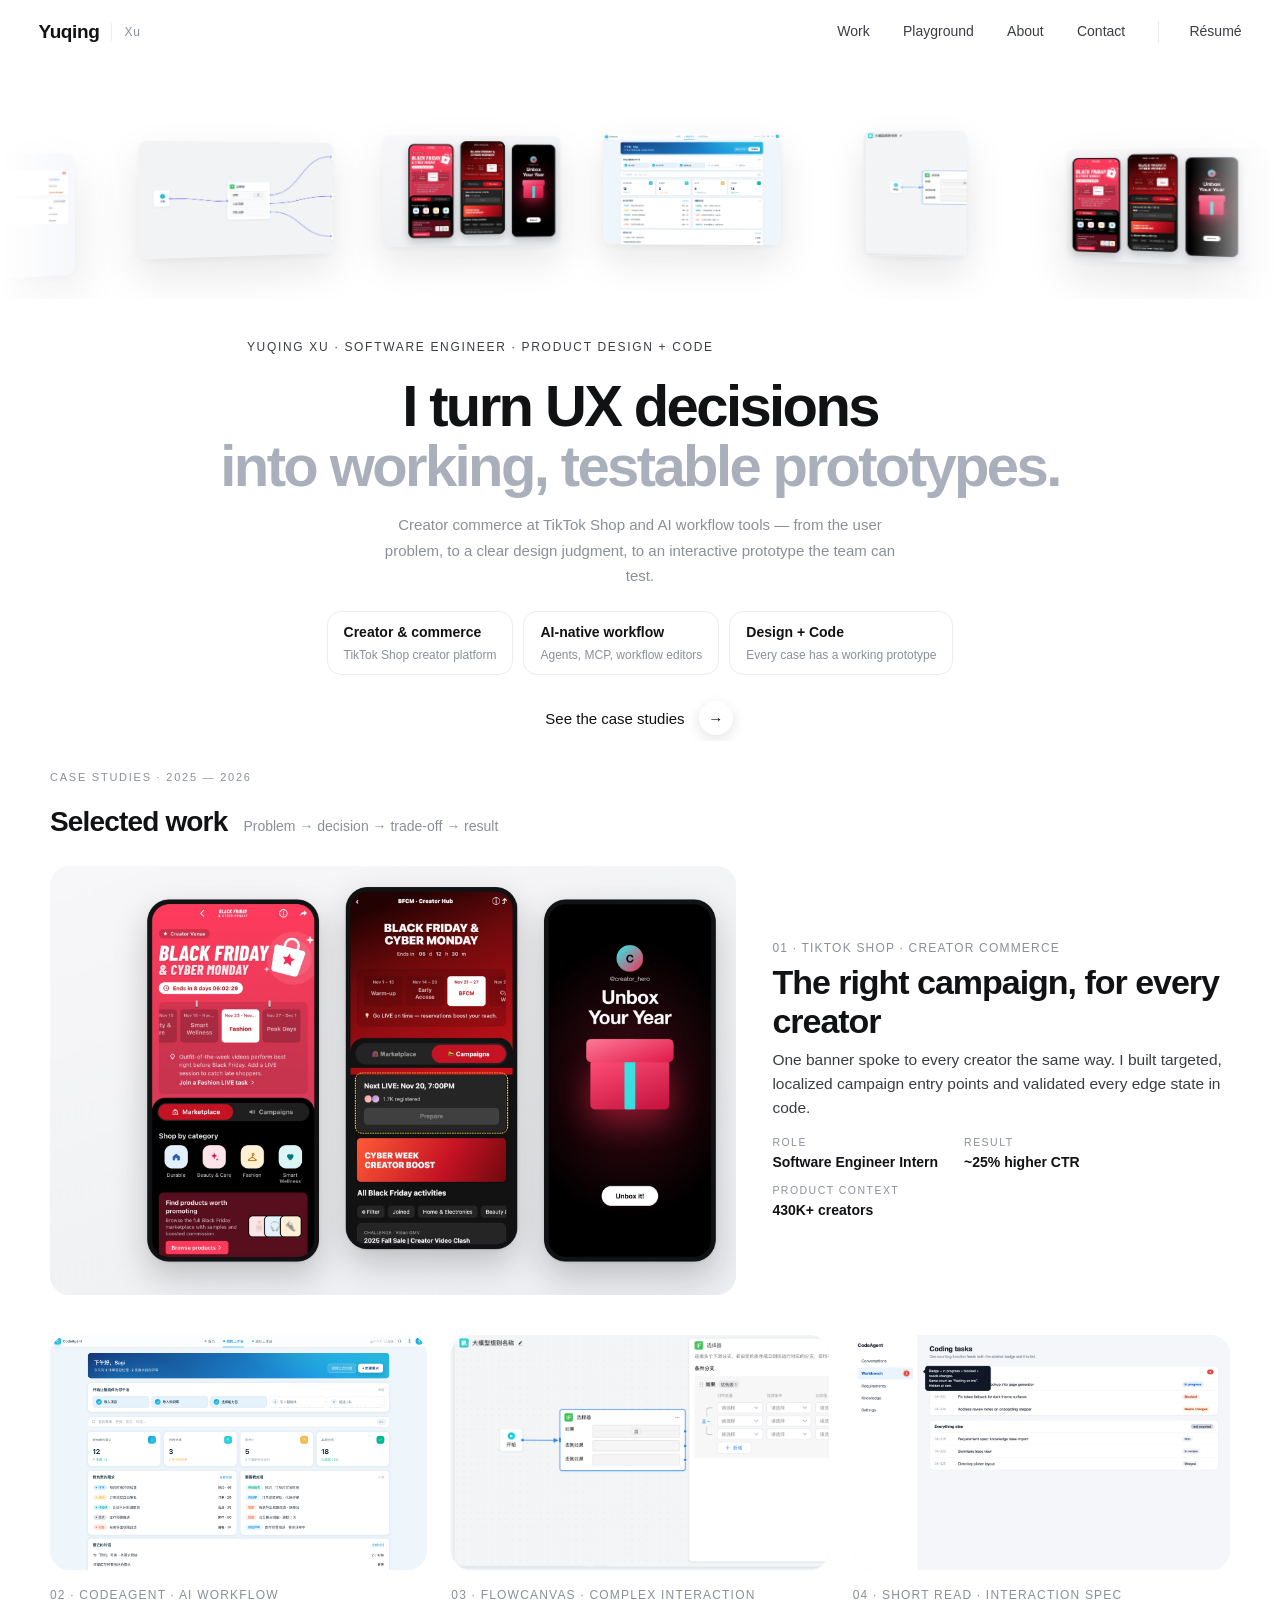
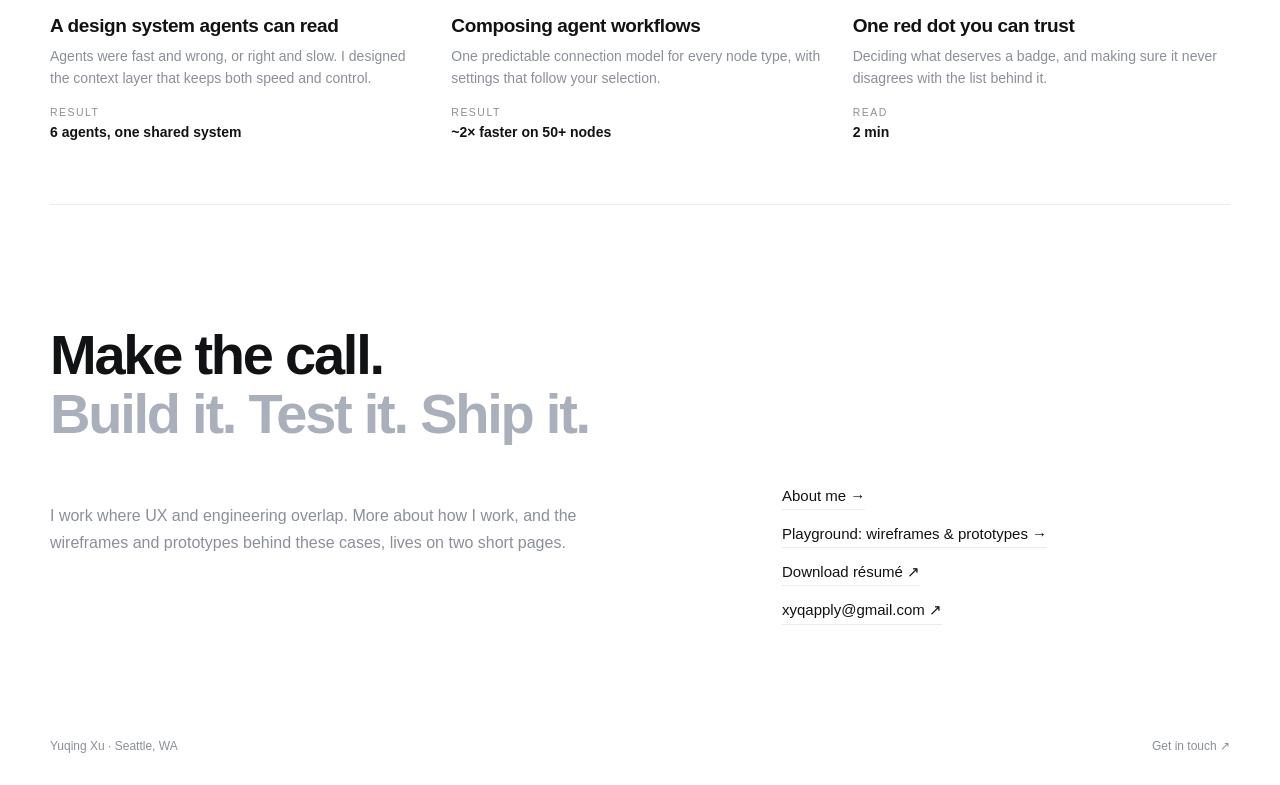
==== commit d10dbbe4: "Tighten TikTok trade-offs and soften absolute claims" ====
--- a/index.html
+++ b/index.html
@@ -6,7 +6,7 @@
   <meta name="description" content="Yuqing Xu — software engineer who turns UX decisions into working, testable prototypes. Case studies in creator products, AI design systems, and agent workflow tools.">
   <title>Yuqing Xu — Product Design + Code</title>
   <link rel="icon" href="data:image/svg+xml,%3Csvg xmlns='http://www.w3.org/2000/svg' viewBox='0 0 64 64'%3E%3Crect width='64' height='64' rx='14' fill='%23111'/%3E%3Ctext x='32' y='42' font-family='Helvetica' font-size='26' font-weight='bold' fill='white' text-anchor='middle'%3EYX%3C/text%3E%3C/svg%3E">
-  <link rel="stylesheet" href="styles.css?v=5">
+  <link rel="stylesheet" href="styles.css?v=6">
   <noscript><style>.reveal{opacity:1!important;transform:none!important}.ring-card{position:static!important;transform:none!important;opacity:1!important}</style></noscript>
 </head>
 <body>
@@ -103,6 +103,6 @@
   </main>
 
   <footer class="site-footer shell"><span>Yuqing Xu · Seattle, WA</span><a href="mailto:xyqapply@gmail.com">Get in touch ↗</a></footer>
-  <script src="app.js?v=5"></script>
+  <script src="app.js?v=6"></script>
 </body>
 </html>
--- a/styles.css
+++ b/styles.css
@@ -573,3 +573,4 @@
 .demo-row{scroll-margin-top:90px}
 .ppill{background:rgba(0,0,0,.32);color:#fff}
 .pnext{background:linear-gradient(150deg,#ff6b3d,#fe2c55);opacity:.55}
+.results .ctx b{display:block;margin-bottom:2px;font-size:11px;letter-spacing:.12em;text-transform:uppercase;color:var(--muted);font-weight:500}
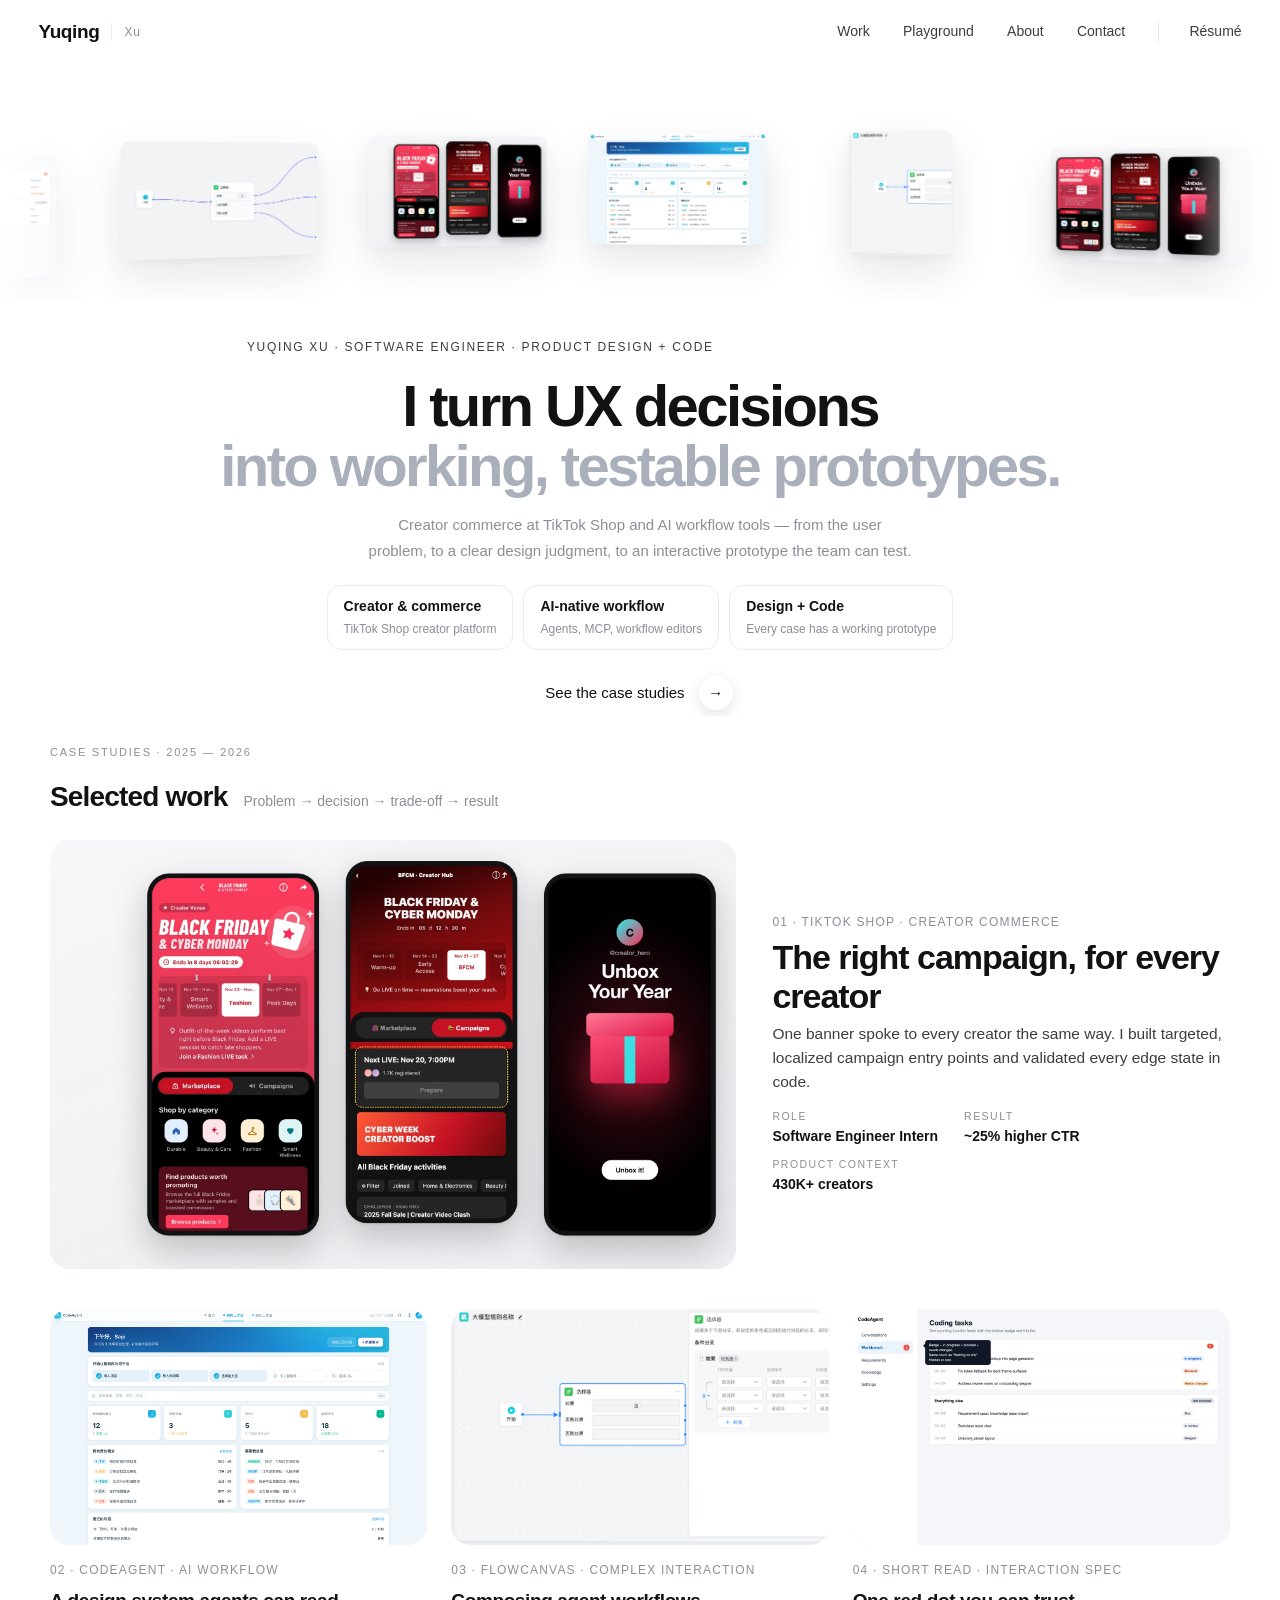
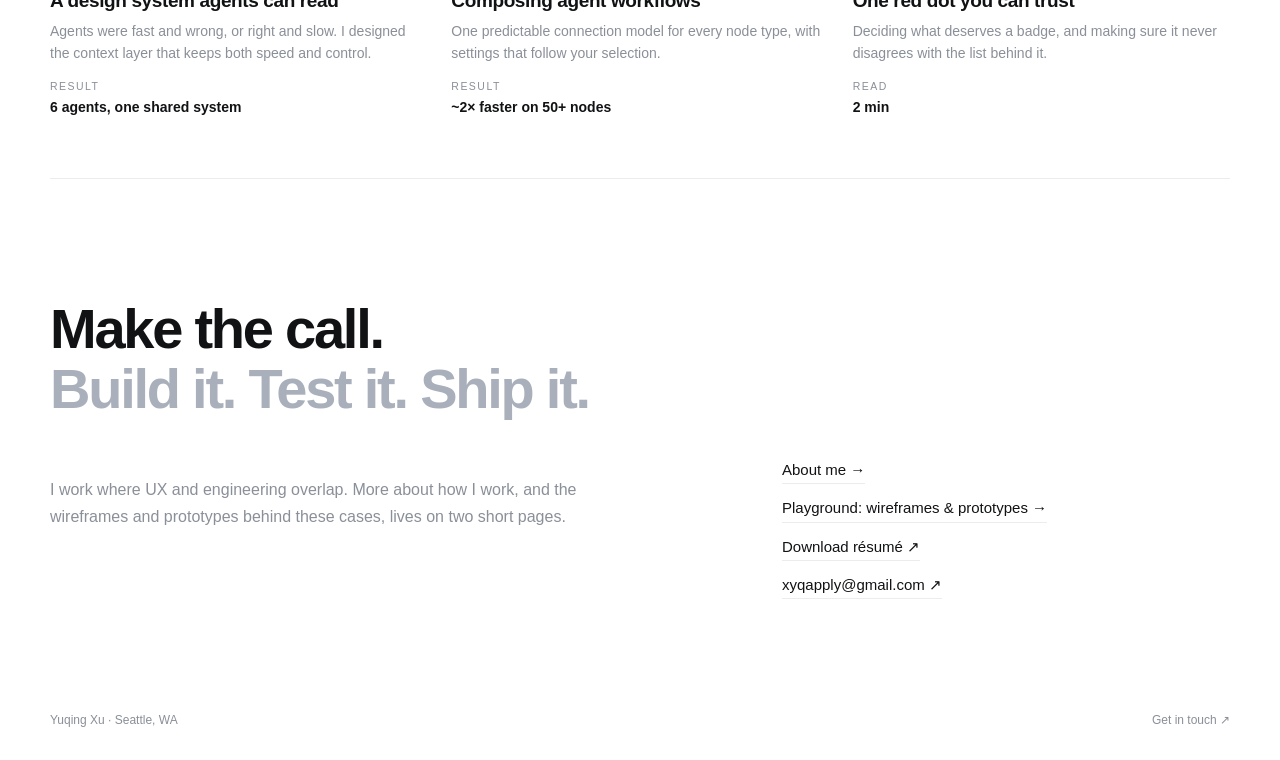
==== commit 188f1696: "Align before/after notes, refine peek card, two-line home intro" ====
--- a/index.html
+++ b/index.html
@@ -6,7 +6,7 @@
   <meta name="description" content="Yuqing Xu — software engineer who turns UX decisions into working, testable prototypes. Case studies in creator products, AI design systems, and agent workflow tools.">
   <title>Yuqing Xu — Product Design + Code</title>
   <link rel="icon" href="data:image/svg+xml,%3Csvg xmlns='http://www.w3.org/2000/svg' viewBox='0 0 64 64'%3E%3Crect width='64' height='64' rx='14' fill='%23111'/%3E%3Ctext x='32' y='42' font-family='Helvetica' font-size='26' font-weight='bold' fill='white' text-anchor='middle'%3EYX%3C/text%3E%3C/svg%3E">
-  <link rel="stylesheet" href="styles.css?v=6">
+  <link rel="stylesheet" href="styles.css?v=7">
   <noscript><style>.reveal{opacity:1!important;transform:none!important}.ring-card{position:static!important;transform:none!important;opacity:1!important}</style></noscript>
 </head>
 <body>
@@ -103,6 +103,6 @@
   </main>
 
   <footer class="site-footer shell"><span>Yuqing Xu · Seattle, WA</span><a href="mailto:xyqapply@gmail.com">Get in touch ↗</a></footer>
-  <script src="app.js?v=6"></script>
+  <script src="app.js?v=7"></script>
 </body>
 </html>
--- a/styles.css
+++ b/styles.css
@@ -574,3 +574,12 @@
 .ppill{background:rgba(0,0,0,.32);color:#fff}
 .pnext{background:linear-gradient(150deg,#ff6b3d,#fe2c55);opacity:.55}
 .results .ctx b{display:block;margin-bottom:2px;font-size:11px;letter-spacing:.12em;text-transform:uppercase;color:var(--muted);font-weight:500}
+/* before/after polish */
+.pscreen{min-height:310px}
+.pscreen .pbody{flex:1}
+.pnext{position:relative;overflow:hidden}
+.pnext::before,.pnext::after{content:"";position:absolute;left:5px;right:5px;height:2px;border-radius:2px;background:rgba(255,255,255,.75)}
+.pnext::before{top:16px}
+.pnext::after{top:24px;right:9px;opacity:.7}
+/* home intro: two even lines on desktop */
+.hero-copy>p:not(.hero-name){max-width:660px;text-wrap:balance}
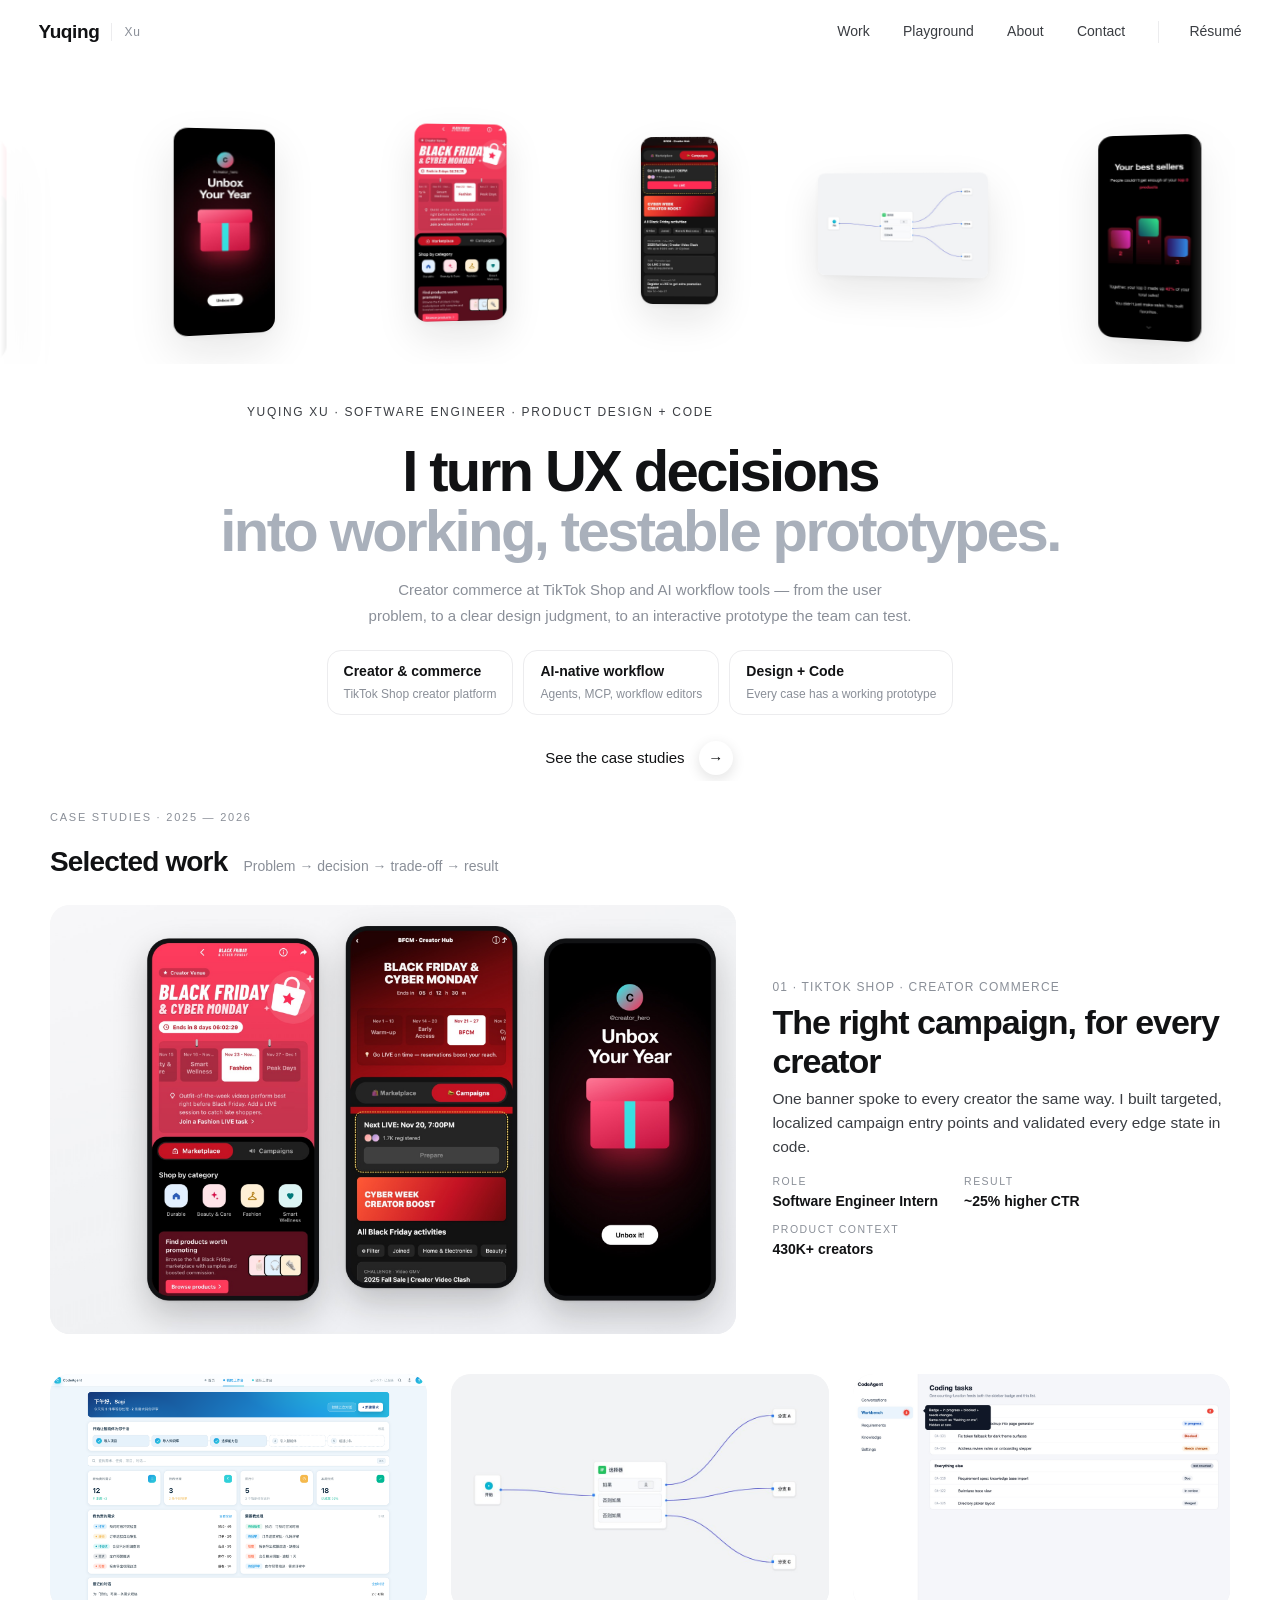
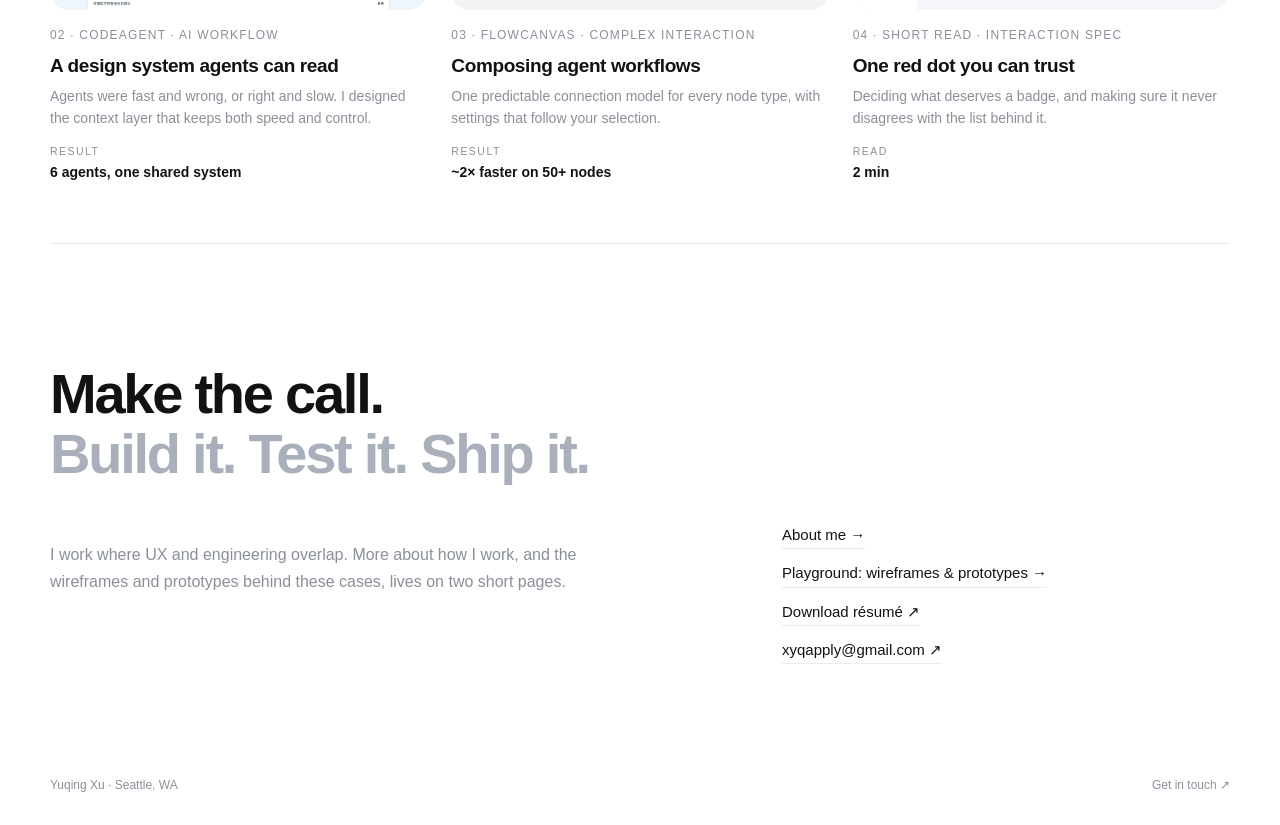
==== commit ddbf1b6b: "Fill the home card ring with full-frame demo screens" ====
--- a/index.html
+++ b/index.html
@@ -6,7 +6,7 @@
   <meta name="description" content="Yuqing Xu — software engineer who turns UX decisions into working, testable prototypes. Case studies in creator products, AI design systems, and agent workflow tools.">
   <title>Yuqing Xu — Product Design + Code</title>
   <link rel="icon" href="data:image/svg+xml,%3Csvg xmlns='http://www.w3.org/2000/svg' viewBox='0 0 64 64'%3E%3Crect width='64' height='64' rx='14' fill='%23111'/%3E%3Ctext x='32' y='42' font-family='Helvetica' font-size='26' font-weight='bold' fill='white' text-anchor='middle'%3EYX%3C/text%3E%3C/svg%3E">
-  <link rel="stylesheet" href="styles.css?v=7">
+  <link rel="stylesheet" href="styles.css?v=9">
   <noscript><style>.reveal{opacity:1!important;transform:none!important}.ring-card{position:static!important;transform:none!important;opacity:1!important}</style></noscript>
 </head>
 <body>
@@ -25,16 +25,18 @@
     <section class="hero" aria-label="Introduction">
       <div class="ring-stage" id="ring-stage">
         <div class="ring" id="ring">
-          <a class="ring-card" href="codeagent.html"><img src="assets/wf/11-dual-lens_04-team-home.jpg" alt="Team home wireframe"><span>Wireframes ↗</span></a>
-          <a class="ring-card" href="codeagent.html"><img src="assets/prototype-login.png" alt="Login prototype"><span>Workspace entry ↗</span></a>
-          <a class="ring-card" href="badge.html"><img src="assets/work/badge.jpg" alt="Attention badge"><span>One red dot ↗</span></a>
-          <a class="ring-card" href="flowcanvas.html"><img src="assets/flowcanvas-routing.png?v=2" alt="Port routing"><span>Port model ↗</span></a>
-          <a class="ring-card" href="tiktok.html"><img src="assets/work/tiktok-bfcm-cover.jpg?v=2" alt="BFCM creator screens"><span>TikTok Shop BFCM ↗</span></a>
-          <a class="ring-card" href="codeagent.html"><img src="assets/prototype-hifi.png" alt="Dashboard prototype"><span>CodeAgent hi-fi ↗</span></a>
-          <a class="ring-card tall" href="flowcanvas.html"><img src="assets/flowcanvas-property-panel.png" alt="FlowCanvas"><span>FlowCanvas ↗</span></a>
-          <a class="ring-card" href="tiktok.html"><img src="assets/work/tiktok-bfcm-cover.jpg?v=2" alt="Unbox Your Year" style="object-position:right center"><span>Unbox Your Year ↗</span></a>
-          <a class="ring-card" href="codeagent.html"><img src="assets/prototype-inbox.png" alt="Inbox prototype"><span>Inbox triage ↗</span></a>
-          <a class="ring-card" href="codeagent.html"><img src="assets/wf/10-product-fusion_01-fused-workbench.jpg" alt="Fused workbench wireframe"><span>Fused workbench ↗</span></a>
+          <a class="ring-card" href="codeagent.html"><img src="assets/ring/codeagent-home.jpg" alt="CodeAgent home prototype"><span>CodeAgent ↗</span></a>
+          <a class="ring-card ring-phone" href="tiktok.html"><img src="assets/ring/unbox-states.jpg" alt="Unbox Your Year: customer reach map"><span>Your reach ↗</span></a>
+          <a class="ring-card" href="badge.html"><img src="assets/ring/badge.jpg" alt="Sidebar attention badge"><span>One red dot ↗</span></a>
+          <a class="ring-card ring-phone" href="tiktok.html"><img src="assets/ring/venue-campaigns.jpg" alt="BFCM venue campaigns tab"><span>Campaigns ↗</span></a>
+          <a class="ring-card ring-phone" href="tiktok.html"><img src="assets/ring/unbox-box.jpg" alt="Unbox Your Year opening screen"><span>Unbox Your Year ↗</span></a>
+          <a class="ring-card ring-phone" href="tiktok.html"><img src="assets/ring/venue.jpg" alt="BFCM creator venue"><span>BFCM venue ↗</span></a>
+          <a class="ring-card ring-phone" href="tiktok.html"><img src="assets/ring/golive.jpg" alt="Go-LIVE reminder card"><span>Go-LIVE card ↗</span></a>
+          <a class="ring-card" href="flowcanvas.html"><img src="assets/ring/flowcanvas.jpg" alt="FlowCanvas branching workflow"><span>FlowCanvas ↗</span></a>
+          <a class="ring-card ring-phone" href="tiktok.html"><img src="assets/ring/unbox-products.jpg" alt="Unbox Your Year: best sellers podium"><span>Best sellers ↗</span></a>
+          <a class="ring-card" href="codeagent.html"><img src="assets/ring/codeagent-hifi.jpg" alt="CodeAgent workbench dashboard"><span>CodeAgent hi-fi ↗</span></a>
+          <a class="ring-card ring-phone" href="tiktok.html"><img src="assets/ring/unbox-gmv.jpg" alt="Unbox Your Year: sales ring"><span>Your success ↗</span></a>
+          <a class="ring-card ring-phone" href="tiktok.html"><img src="assets/ring/unbox-momentum.jpg" alt="Unbox Your Year: posting power"><span>Posting power ↗</span></a>
         </div>
       </div>
 
@@ -72,7 +74,7 @@
           <dl class="cc-meta"><div><dt>Result</dt><dd>6 agents, one shared system</dd></div></dl>
         </a>
         <a class="case-card reveal" href="flowcanvas.html">
-          <div class="img"><img src="assets/flowcanvas-property-panel.png" alt="FlowCanvas editor"></div>
+          <div class="img"><img src="assets/ring/flowcanvas.jpg" alt="FlowCanvas branching workflow"></div>
           <small>03 · FLOWCANVAS · COMPLEX INTERACTION</small>
           <h3>Composing agent workflows</h3>
           <p>One predictable connection model for every node type, with settings that follow your selection.</p>
@@ -103,6 +105,6 @@
   </main>
 
   <footer class="site-footer shell"><span>Yuqing Xu · Seattle, WA</span><a href="mailto:xyqapply@gmail.com">Get in touch ↗</a></footer>
-  <script src="app.js?v=7"></script>
+  <script src="app.js?v=9"></script>
 </body>
 </html>
--- a/styles.css
+++ b/styles.css
@@ -583,3 +583,7 @@
 .pnext::after{top:24px;right:9px;opacity:.7}
 /* home intro: two even lines on desktop */
 .hero-copy>p:not(.hero-name){max-width:660px;text-wrap:balance}
+/* ring: phone-shaped cards from the TikTok demos */
+.ring-stage{height:clamp(210px,22vw,280px)}
+.ring-card.ring-phone{aspect-ratio:390/844;border-radius:14px}
+.ring-card.ring-phone img{border-radius:14px;object-position:top center}
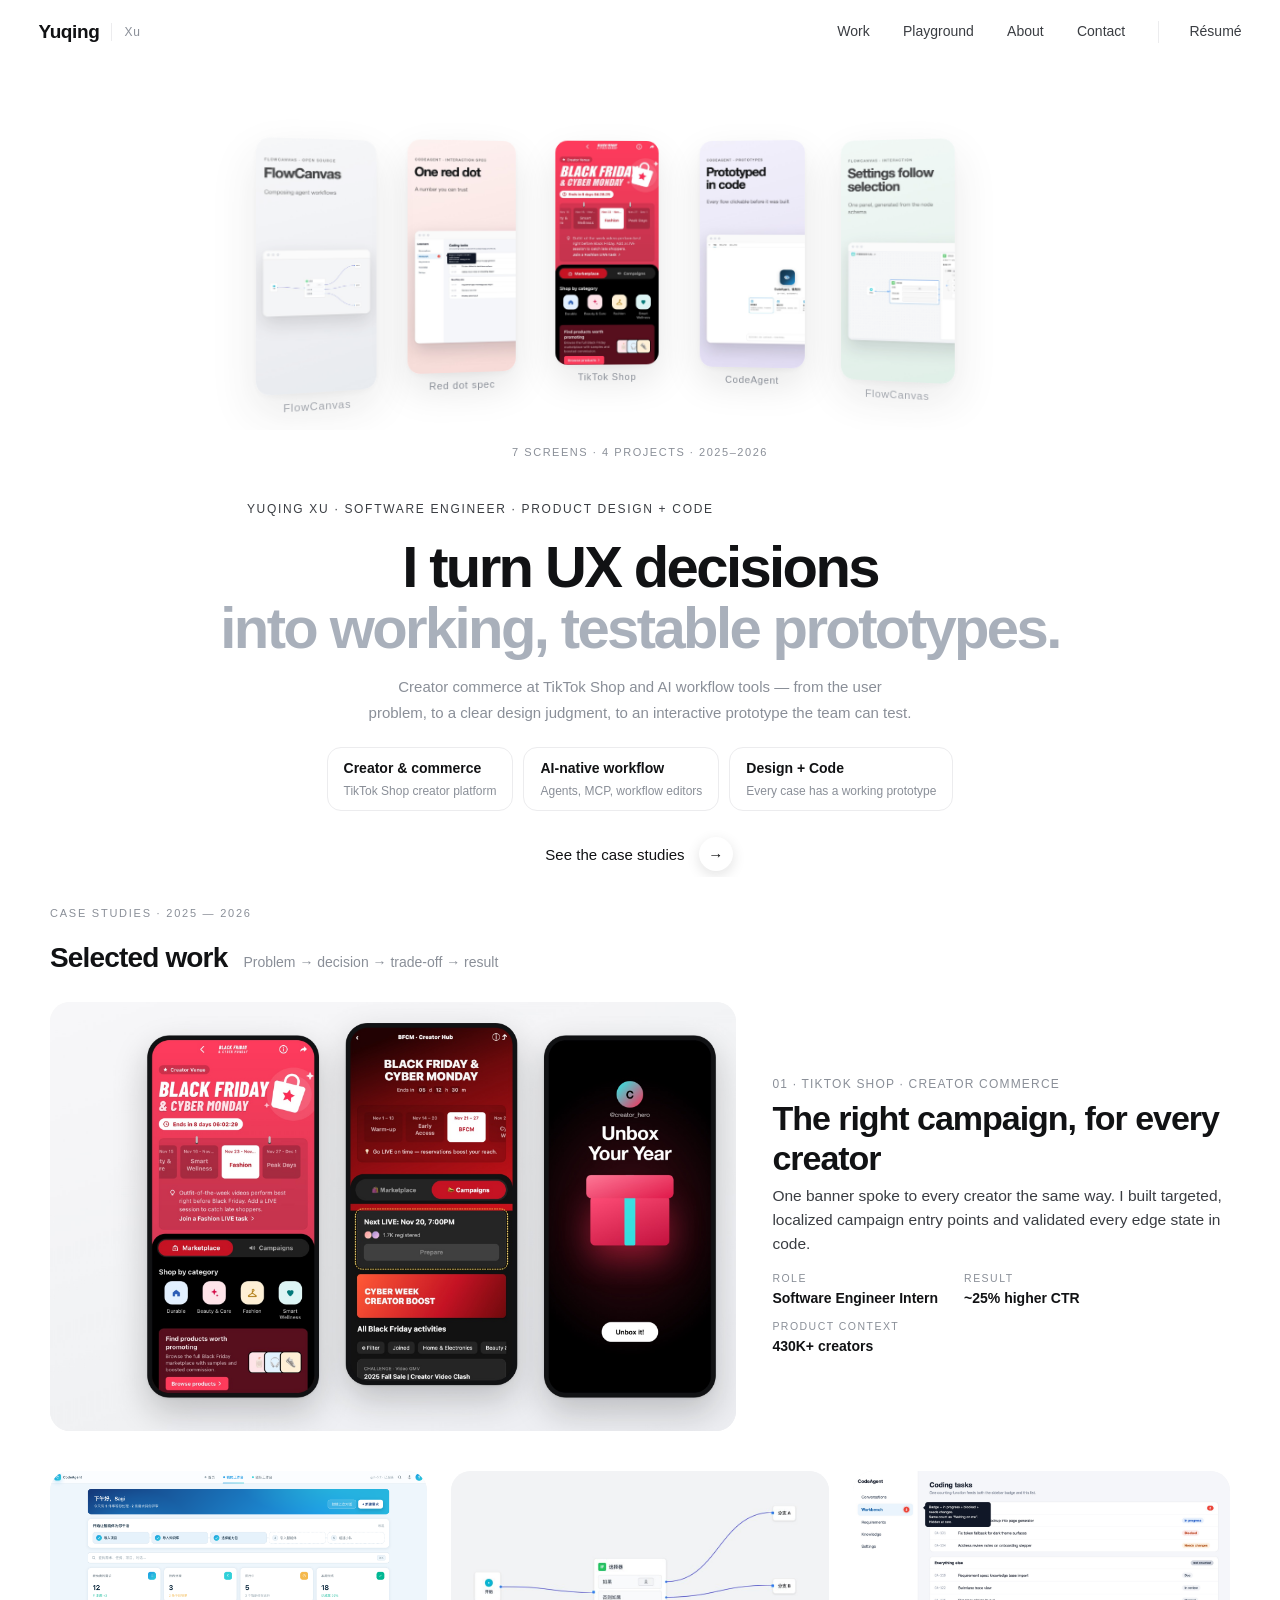
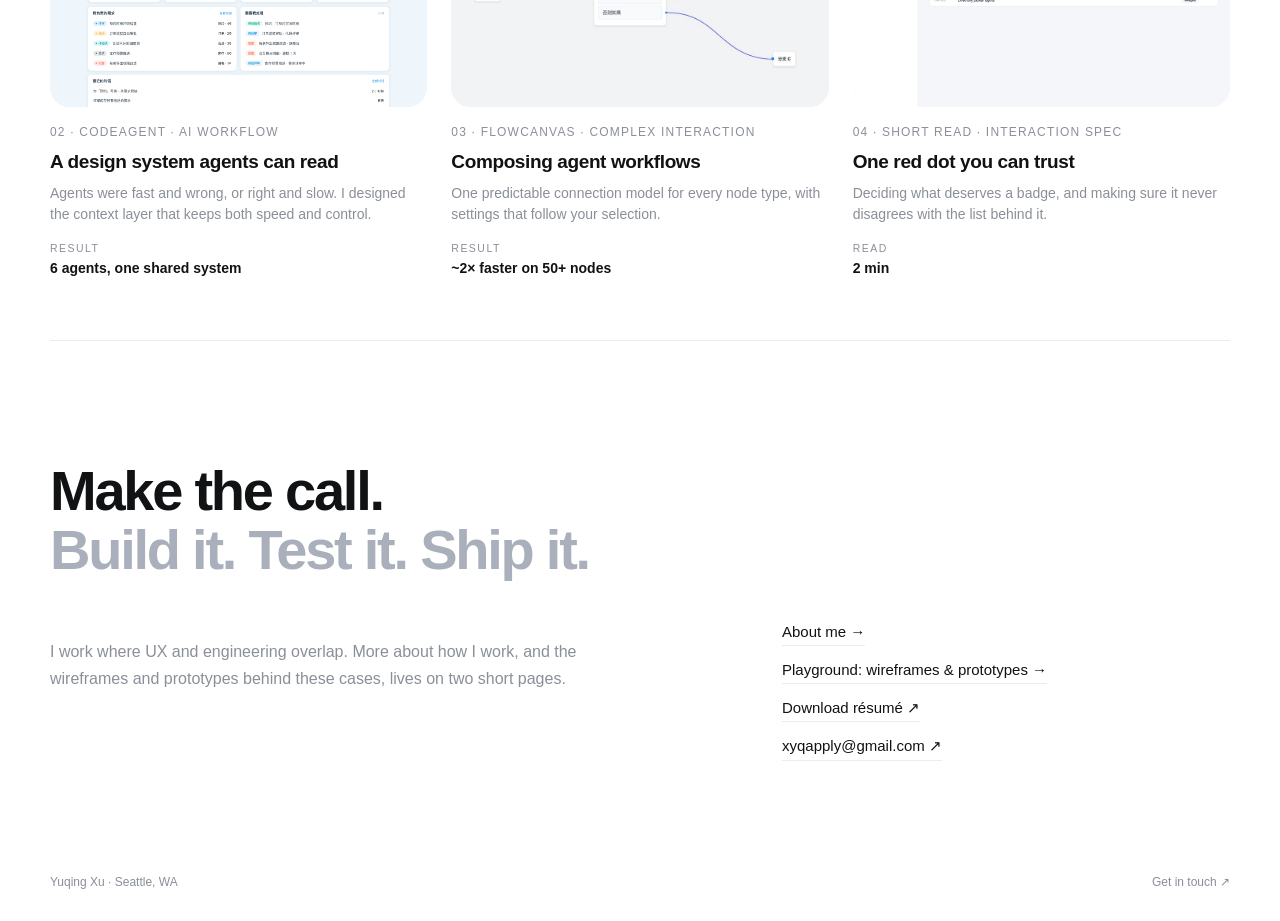
==== commit 38b7c219: "Ring: one card shape, project posters, labels always on" ====
--- a/index.html
+++ b/index.html
@@ -6,7 +6,7 @@
   <meta name="description" content="Yuqing Xu — software engineer who turns UX decisions into working, testable prototypes. Case studies in creator products, AI design systems, and agent workflow tools.">
   <title>Yuqing Xu — Product Design + Code</title>
   <link rel="icon" href="data:image/svg+xml,%3Csvg xmlns='http://www.w3.org/2000/svg' viewBox='0 0 64 64'%3E%3Crect width='64' height='64' rx='14' fill='%23111'/%3E%3Ctext x='32' y='42' font-family='Helvetica' font-size='26' font-weight='bold' fill='white' text-anchor='middle'%3EYX%3C/text%3E%3C/svg%3E">
-  <link rel="stylesheet" href="styles.css?v=9">
+  <link rel="stylesheet" href="styles.css?v=11">
   <noscript><style>.reveal{opacity:1!important;transform:none!important}.ring-card{position:static!important;transform:none!important;opacity:1!important}</style></noscript>
 </head>
 <body>
@@ -25,20 +25,16 @@
     <section class="hero" aria-label="Introduction">
       <div class="ring-stage" id="ring-stage">
         <div class="ring" id="ring">
-          <a class="ring-card" href="codeagent.html"><img src="assets/ring/codeagent-home.jpg" alt="CodeAgent home prototype"><span>CodeAgent ↗</span></a>
-          <a class="ring-card ring-phone" href="tiktok.html"><img src="assets/ring/unbox-states.jpg" alt="Unbox Your Year: customer reach map"><span>Your reach ↗</span></a>
-          <a class="ring-card" href="badge.html"><img src="assets/ring/badge.jpg" alt="Sidebar attention badge"><span>One red dot ↗</span></a>
-          <a class="ring-card ring-phone" href="tiktok.html"><img src="assets/ring/venue-campaigns.jpg" alt="BFCM venue campaigns tab"><span>Campaigns ↗</span></a>
-          <a class="ring-card ring-phone" href="tiktok.html"><img src="assets/ring/unbox-box.jpg" alt="Unbox Your Year opening screen"><span>Unbox Your Year ↗</span></a>
-          <a class="ring-card ring-phone" href="tiktok.html"><img src="assets/ring/venue.jpg" alt="BFCM creator venue"><span>BFCM venue ↗</span></a>
-          <a class="ring-card ring-phone" href="tiktok.html"><img src="assets/ring/golive.jpg" alt="Go-LIVE reminder card"><span>Go-LIVE card ↗</span></a>
-          <a class="ring-card" href="flowcanvas.html"><img src="assets/ring/flowcanvas.jpg" alt="FlowCanvas branching workflow"><span>FlowCanvas ↗</span></a>
-          <a class="ring-card ring-phone" href="tiktok.html"><img src="assets/ring/unbox-products.jpg" alt="Unbox Your Year: best sellers podium"><span>Best sellers ↗</span></a>
-          <a class="ring-card" href="codeagent.html"><img src="assets/ring/codeagent-hifi.jpg" alt="CodeAgent workbench dashboard"><span>CodeAgent hi-fi ↗</span></a>
-          <a class="ring-card ring-phone" href="tiktok.html"><img src="assets/ring/unbox-gmv.jpg" alt="Unbox Your Year: sales ring"><span>Your success ↗</span></a>
-          <a class="ring-card ring-phone" href="tiktok.html"><img src="assets/ring/unbox-momentum.jpg" alt="Unbox Your Year: posting power"><span>Posting power ↗</span></a>
+          <a class="ring-card ring-phone" href="codeagent.html"><img src="assets/ring/poster-codeagent-1.jpg" alt="CodeAgent: a design system agents can read"><span>CodeAgent</span></a>
+          <a class="ring-card ring-phone" href="flowcanvas.html"><img src="assets/ring/poster-flowcanvas-1.jpg" alt="FlowCanvas: composing agent workflows"><span>FlowCanvas</span></a>
+          <a class="ring-card ring-phone" href="badge.html"><img src="assets/ring/poster-badge.jpg" alt="One red dot: a number you can trust"><span>Red dot spec</span></a>
+          <a class="ring-card ring-phone" href="tiktok.html"><img src="assets/ring/venue.jpg" alt="TikTok Shop BFCM creator venue"><span>TikTok Shop</span></a>
+          <a class="ring-card ring-phone" href="codeagent.html"><img src="assets/ring/poster-codeagent-2.jpg" alt="CodeAgent: prototyped in code"><span>CodeAgent</span></a>
+          <a class="ring-card ring-phone" href="flowcanvas.html"><img src="assets/ring/poster-flowcanvas-2.jpg" alt="FlowCanvas: settings follow selection"><span>FlowCanvas</span></a>
+          <a class="ring-card ring-phone" href="tiktok.html"><img src="assets/ring/unbox-box.jpg" alt="TikTok Shop: Unbox Your Year"><span>TikTok Shop</span></a>
         </div>
       </div>
+      <p class="ring-cap">7 screens · 4 projects · 2025–2026</p>
 
       <div class="hero-copy">
         <p class="hero-name">Yuqing Xu · Software Engineer · Product Design + Code</p>
@@ -105,6 +101,6 @@
   </main>
 
   <footer class="site-footer shell"><span>Yuqing Xu · Seattle, WA</span><a href="mailto:xyqapply@gmail.com">Get in touch ↗</a></footer>
-  <script src="app.js?v=9"></script>
+  <script src="app.js?v=11"></script>
 </body>
 </html>
--- a/styles.css
+++ b/styles.css
@@ -587,3 +587,11 @@
 .ring-stage{height:clamp(210px,22vw,280px)}
 .ring-card.ring-phone{aspect-ratio:390/844;border-radius:14px}
 .ring-card.ring-phone img{border-radius:14px;object-position:top center}
+/* ring v3: one shape, labels always on */
+.ring-stage{height:clamp(250px,24vw,320px)}
+.ring-card span{opacity:1!important;transform:none!important;bottom:-24px;font-size:11px;letter-spacing:.06em;color:var(--muted)}
+.ring-card.is-hot span{color:var(--ink)}
+.ring-card.is-hot{box-shadow:0 30px 60px rgba(17,18,20,.28),0 8px 18px rgba(17,18,20,.1)}
+.ring-cap{margin:30px 0 0;font-size:11px;letter-spacing:.14em;color:var(--muted);text-align:center;text-transform:uppercase}
+.ring-stage{height:clamp(280px,27vw,370px)}
+.ring-cap{margin-top:14px}
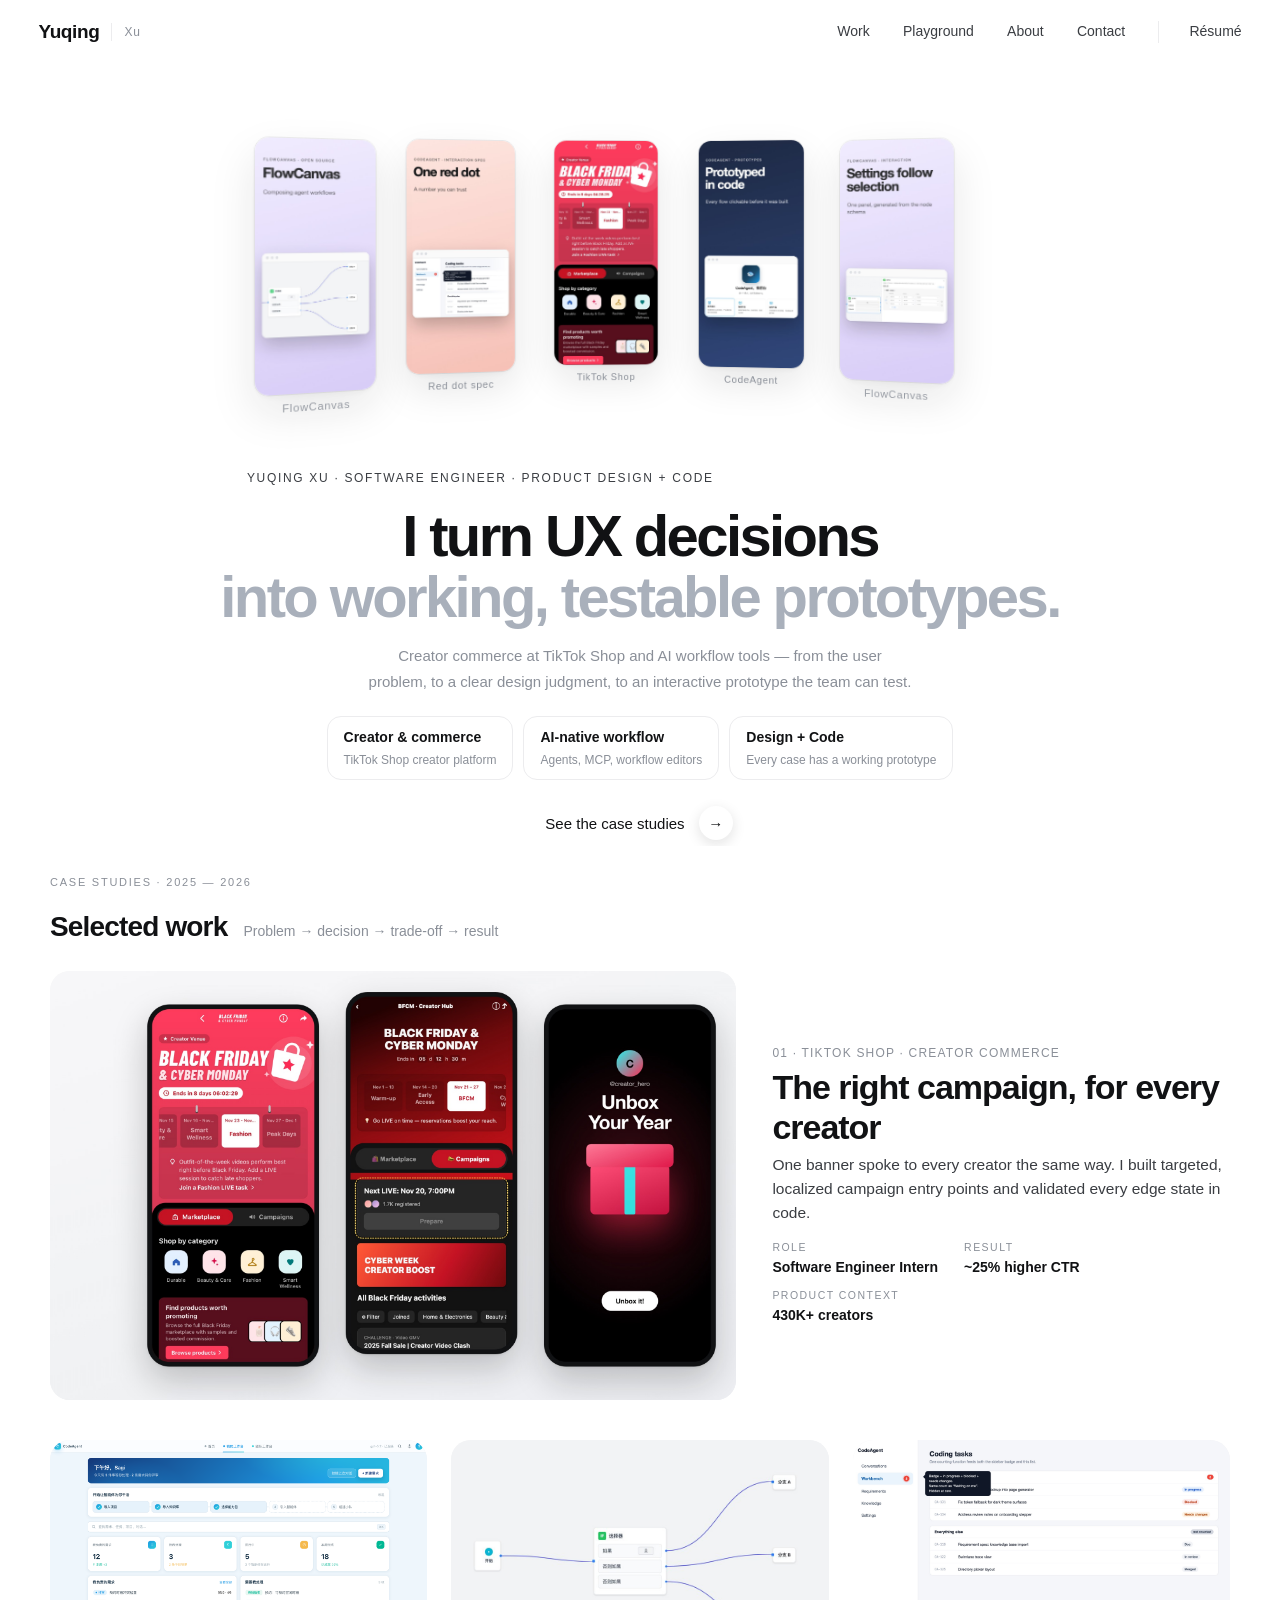
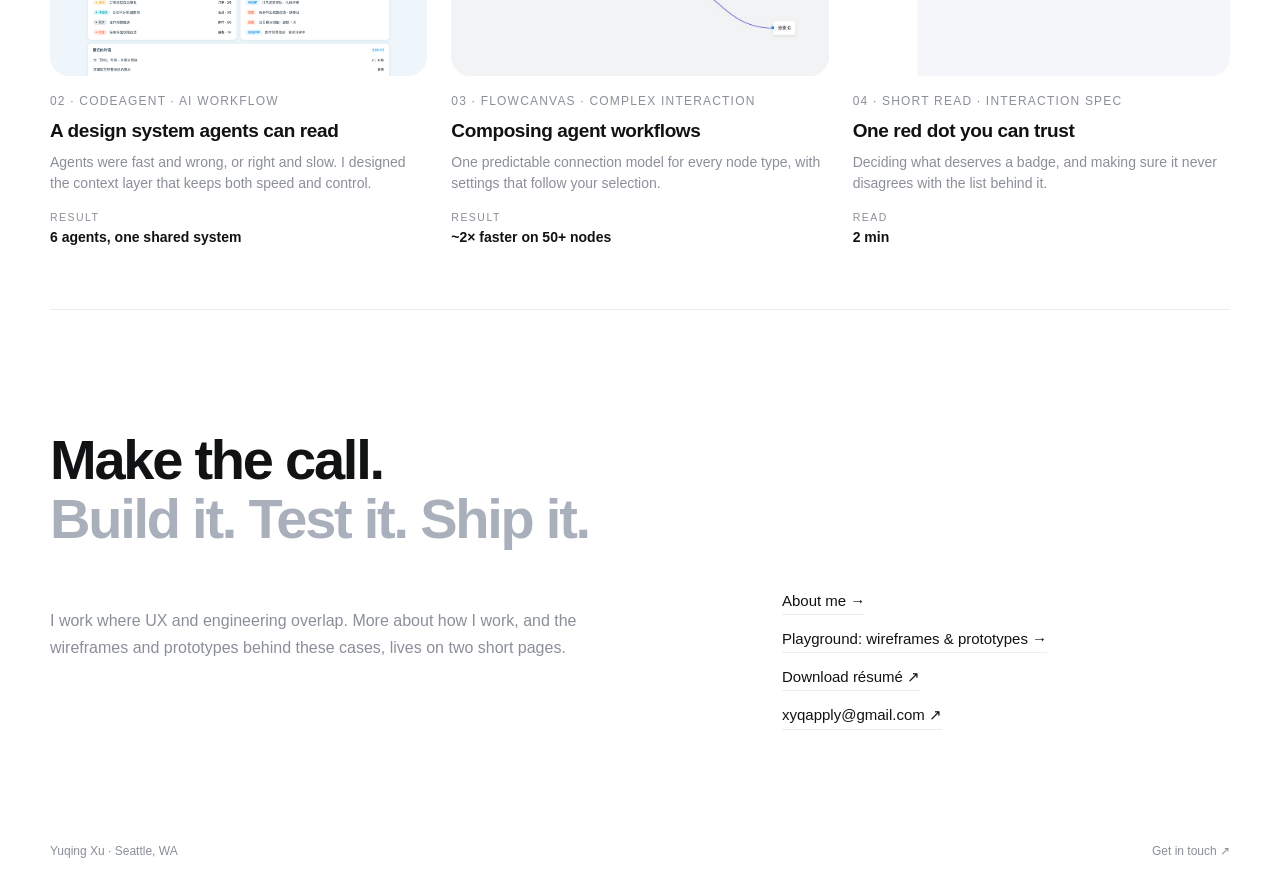
==== commit 615661e5: "Ring: colored posters with larger UI crops, crisp edges" ====
--- a/index.html
+++ b/index.html
@@ -6,7 +6,7 @@
   <meta name="description" content="Yuqing Xu — software engineer who turns UX decisions into working, testable prototypes. Case studies in creator products, AI design systems, and agent workflow tools.">
   <title>Yuqing Xu — Product Design + Code</title>
   <link rel="icon" href="data:image/svg+xml,%3Csvg xmlns='http://www.w3.org/2000/svg' viewBox='0 0 64 64'%3E%3Crect width='64' height='64' rx='14' fill='%23111'/%3E%3Ctext x='32' y='42' font-family='Helvetica' font-size='26' font-weight='bold' fill='white' text-anchor='middle'%3EYX%3C/text%3E%3C/svg%3E">
-  <link rel="stylesheet" href="styles.css?v=11">
+  <link rel="stylesheet" href="styles.css?v=12">
   <noscript><style>.reveal{opacity:1!important;transform:none!important}.ring-card{position:static!important;transform:none!important;opacity:1!important}</style></noscript>
 </head>
 <body>
@@ -25,16 +25,15 @@
     <section class="hero" aria-label="Introduction">
       <div class="ring-stage" id="ring-stage">
         <div class="ring" id="ring">
-          <a class="ring-card ring-phone" href="codeagent.html"><img src="assets/ring/poster-codeagent-1.jpg" alt="CodeAgent: a design system agents can read"><span>CodeAgent</span></a>
-          <a class="ring-card ring-phone" href="flowcanvas.html"><img src="assets/ring/poster-flowcanvas-1.jpg" alt="FlowCanvas: composing agent workflows"><span>FlowCanvas</span></a>
-          <a class="ring-card ring-phone" href="badge.html"><img src="assets/ring/poster-badge.jpg" alt="One red dot: a number you can trust"><span>Red dot spec</span></a>
+          <a class="ring-card ring-phone" href="codeagent.html"><img src="assets/ring/poster-codeagent-1.jpg?v=2" alt="CodeAgent: a design system agents can read"><span>CodeAgent</span></a>
+          <a class="ring-card ring-phone" href="flowcanvas.html"><img src="assets/ring/poster-flowcanvas-1.jpg?v=2" alt="FlowCanvas: composing agent workflows"><span>FlowCanvas</span></a>
+          <a class="ring-card ring-phone" href="badge.html"><img src="assets/ring/poster-badge.jpg?v=2" alt="One red dot: a number you can trust"><span>Red dot spec</span></a>
           <a class="ring-card ring-phone" href="tiktok.html"><img src="assets/ring/venue.jpg" alt="TikTok Shop BFCM creator venue"><span>TikTok Shop</span></a>
-          <a class="ring-card ring-phone" href="codeagent.html"><img src="assets/ring/poster-codeagent-2.jpg" alt="CodeAgent: prototyped in code"><span>CodeAgent</span></a>
-          <a class="ring-card ring-phone" href="flowcanvas.html"><img src="assets/ring/poster-flowcanvas-2.jpg" alt="FlowCanvas: settings follow selection"><span>FlowCanvas</span></a>
+          <a class="ring-card ring-phone" href="codeagent.html"><img src="assets/ring/poster-codeagent-2.jpg?v=2" alt="CodeAgent: prototyped in code"><span>CodeAgent</span></a>
+          <a class="ring-card ring-phone" href="flowcanvas.html"><img src="assets/ring/poster-flowcanvas-2.jpg?v=2" alt="FlowCanvas: settings follow selection"><span>FlowCanvas</span></a>
           <a class="ring-card ring-phone" href="tiktok.html"><img src="assets/ring/unbox-box.jpg" alt="TikTok Shop: Unbox Your Year"><span>TikTok Shop</span></a>
         </div>
       </div>
-      <p class="ring-cap">7 screens · 4 projects · 2025–2026</p>
 
       <div class="hero-copy">
         <p class="hero-name">Yuqing Xu · Software Engineer · Product Design + Code</p>
@@ -101,6 +100,6 @@
   </main>
 
   <footer class="site-footer shell"><span>Yuqing Xu · Seattle, WA</span><a href="mailto:xyqapply@gmail.com">Get in touch ↗</a></footer>
-  <script src="app.js?v=11"></script>
+  <script src="app.js?v=12"></script>
 </body>
 </html>
--- a/styles.css
+++ b/styles.css
@@ -595,3 +595,7 @@
 .ring-cap{margin:30px 0 0;font-size:11px;letter-spacing:.14em;color:var(--muted);text-align:center;text-transform:uppercase}
 .ring-stage{height:clamp(280px,27vw,370px)}
 .ring-cap{margin-top:14px}
+/* ring v4: crisp edges on white */
+.ring-stage{-webkit-mask-image:none;mask-image:none}
+.ring-card.ring-phone{box-shadow:0 0 0 1px rgba(22,24,35,.08),var(--sh)}
+.ring-card.ring-phone.is-hot{box-shadow:0 0 0 1px rgba(22,24,35,.1),0 30px 60px rgba(17,18,20,.28),0 8px 18px rgba(17,18,20,.1)}
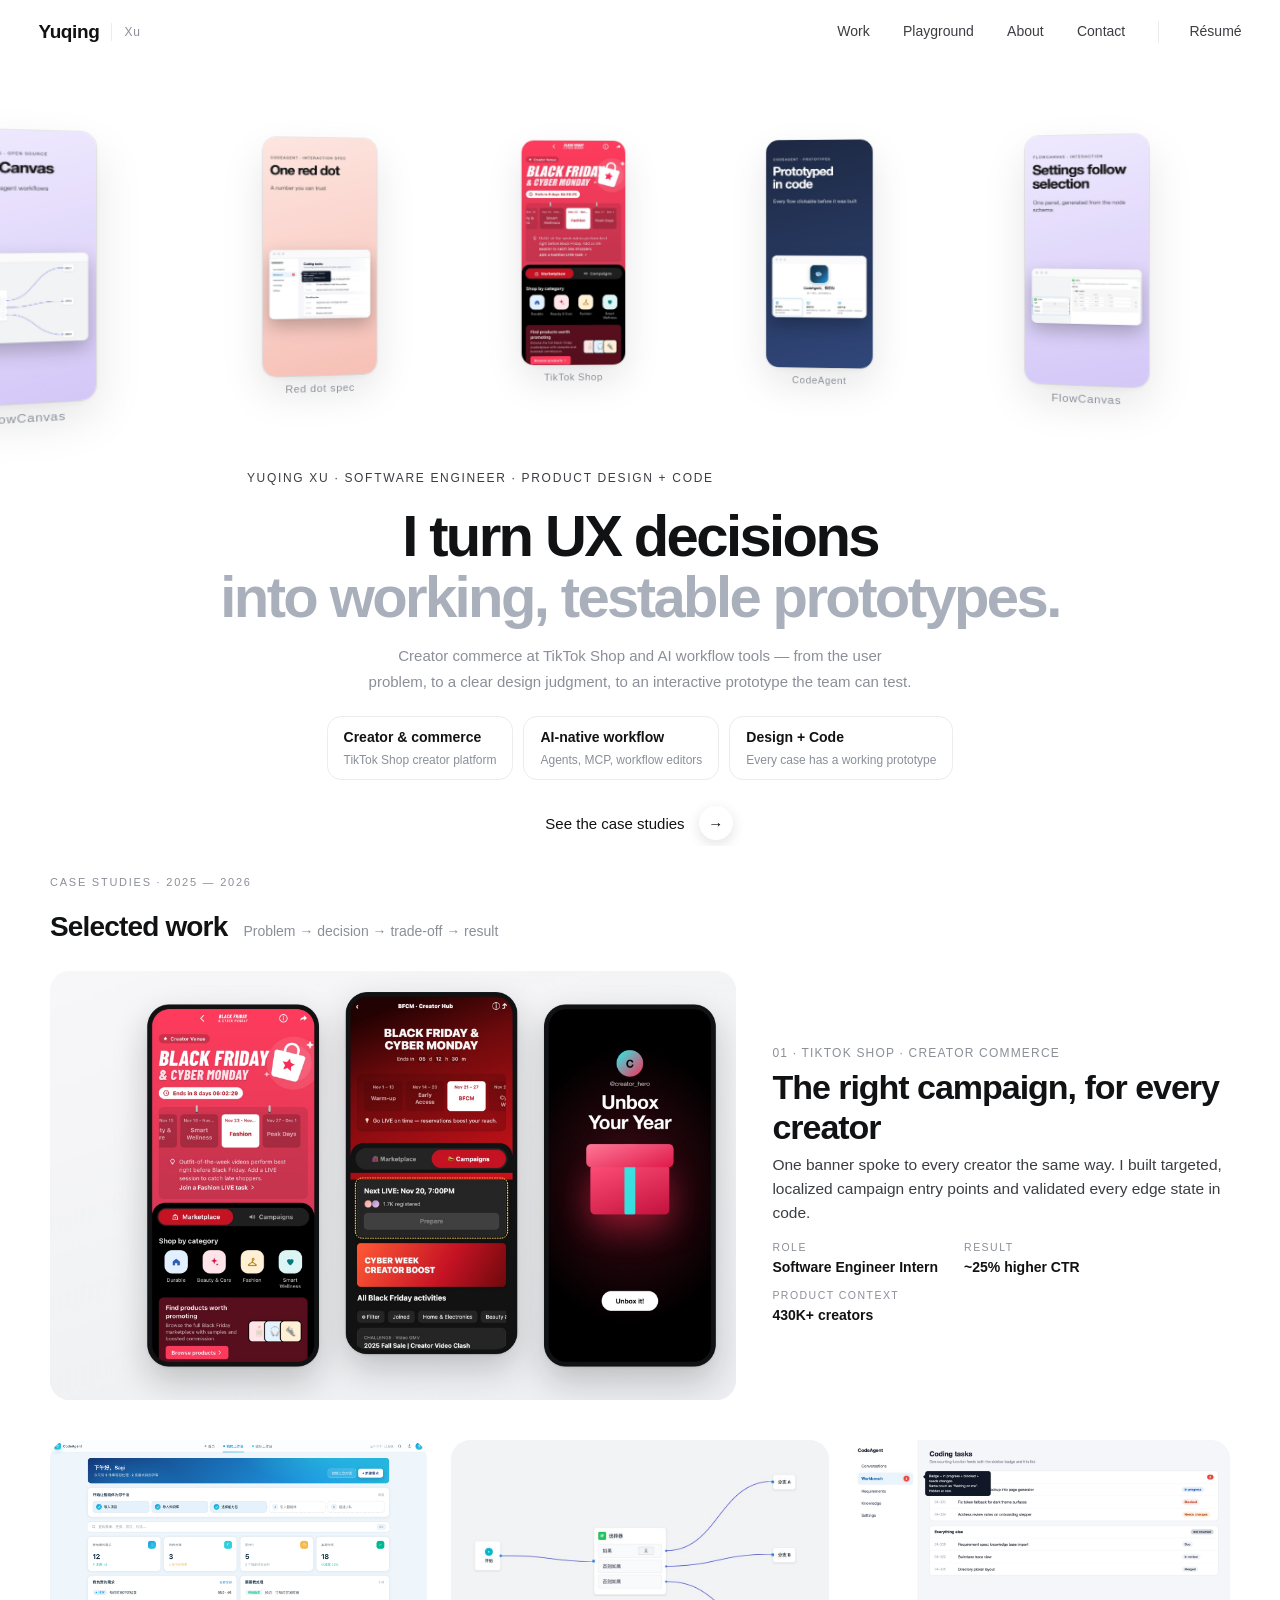
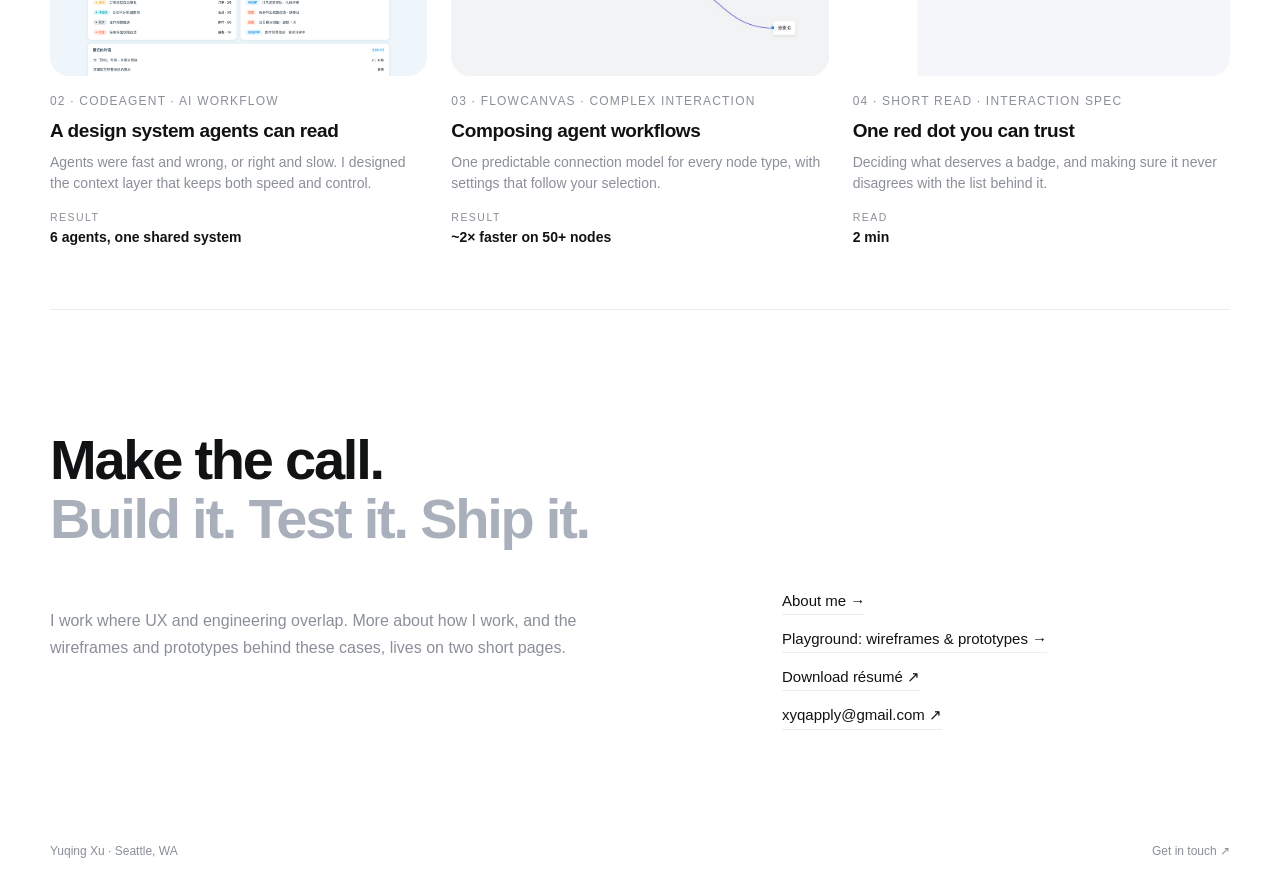
==== commit b03979f5: "Ring: fade cards only off-screen, keep labels solid" ====
--- a/index.html
+++ b/index.html
@@ -6,7 +6,7 @@
   <meta name="description" content="Yuqing Xu — software engineer who turns UX decisions into working, testable prototypes. Case studies in creator products, AI design systems, and agent workflow tools.">
   <title>Yuqing Xu — Product Design + Code</title>
   <link rel="icon" href="data:image/svg+xml,%3Csvg xmlns='http://www.w3.org/2000/svg' viewBox='0 0 64 64'%3E%3Crect width='64' height='64' rx='14' fill='%23111'/%3E%3Ctext x='32' y='42' font-family='Helvetica' font-size='26' font-weight='bold' fill='white' text-anchor='middle'%3EYX%3C/text%3E%3C/svg%3E">
-  <link rel="stylesheet" href="styles.css?v=12">
+  <link rel="stylesheet" href="styles.css?v=13">
   <noscript><style>.reveal{opacity:1!important;transform:none!important}.ring-card{position:static!important;transform:none!important;opacity:1!important}</style></noscript>
 </head>
 <body>
@@ -100,6 +100,6 @@
   </main>
 
   <footer class="site-footer shell"><span>Yuqing Xu · Seattle, WA</span><a href="mailto:xyqapply@gmail.com">Get in touch ↗</a></footer>
-  <script src="app.js?v=12"></script>
+  <script src="app.js?v=13"></script>
 </body>
 </html>
--- a/styles.css
+++ b/styles.css
@@ -599,3 +599,6 @@
 .ring-stage{-webkit-mask-image:none;mask-image:none}
 .ring-card.ring-phone{box-shadow:0 0 0 1px rgba(22,24,35,.08),var(--sh)}
 .ring-card.ring-phone.is-hot{box-shadow:0 0 0 1px rgba(22,24,35,.1),0 30px 60px rgba(17,18,20,.28),0 8px 18px rgba(17,18,20,.1)}
+/* labels stay solid; only a card leaving the stage fades its label */
+.ring-card span{opacity:var(--lab,1)!important}
+.ring-card img{transition:none}
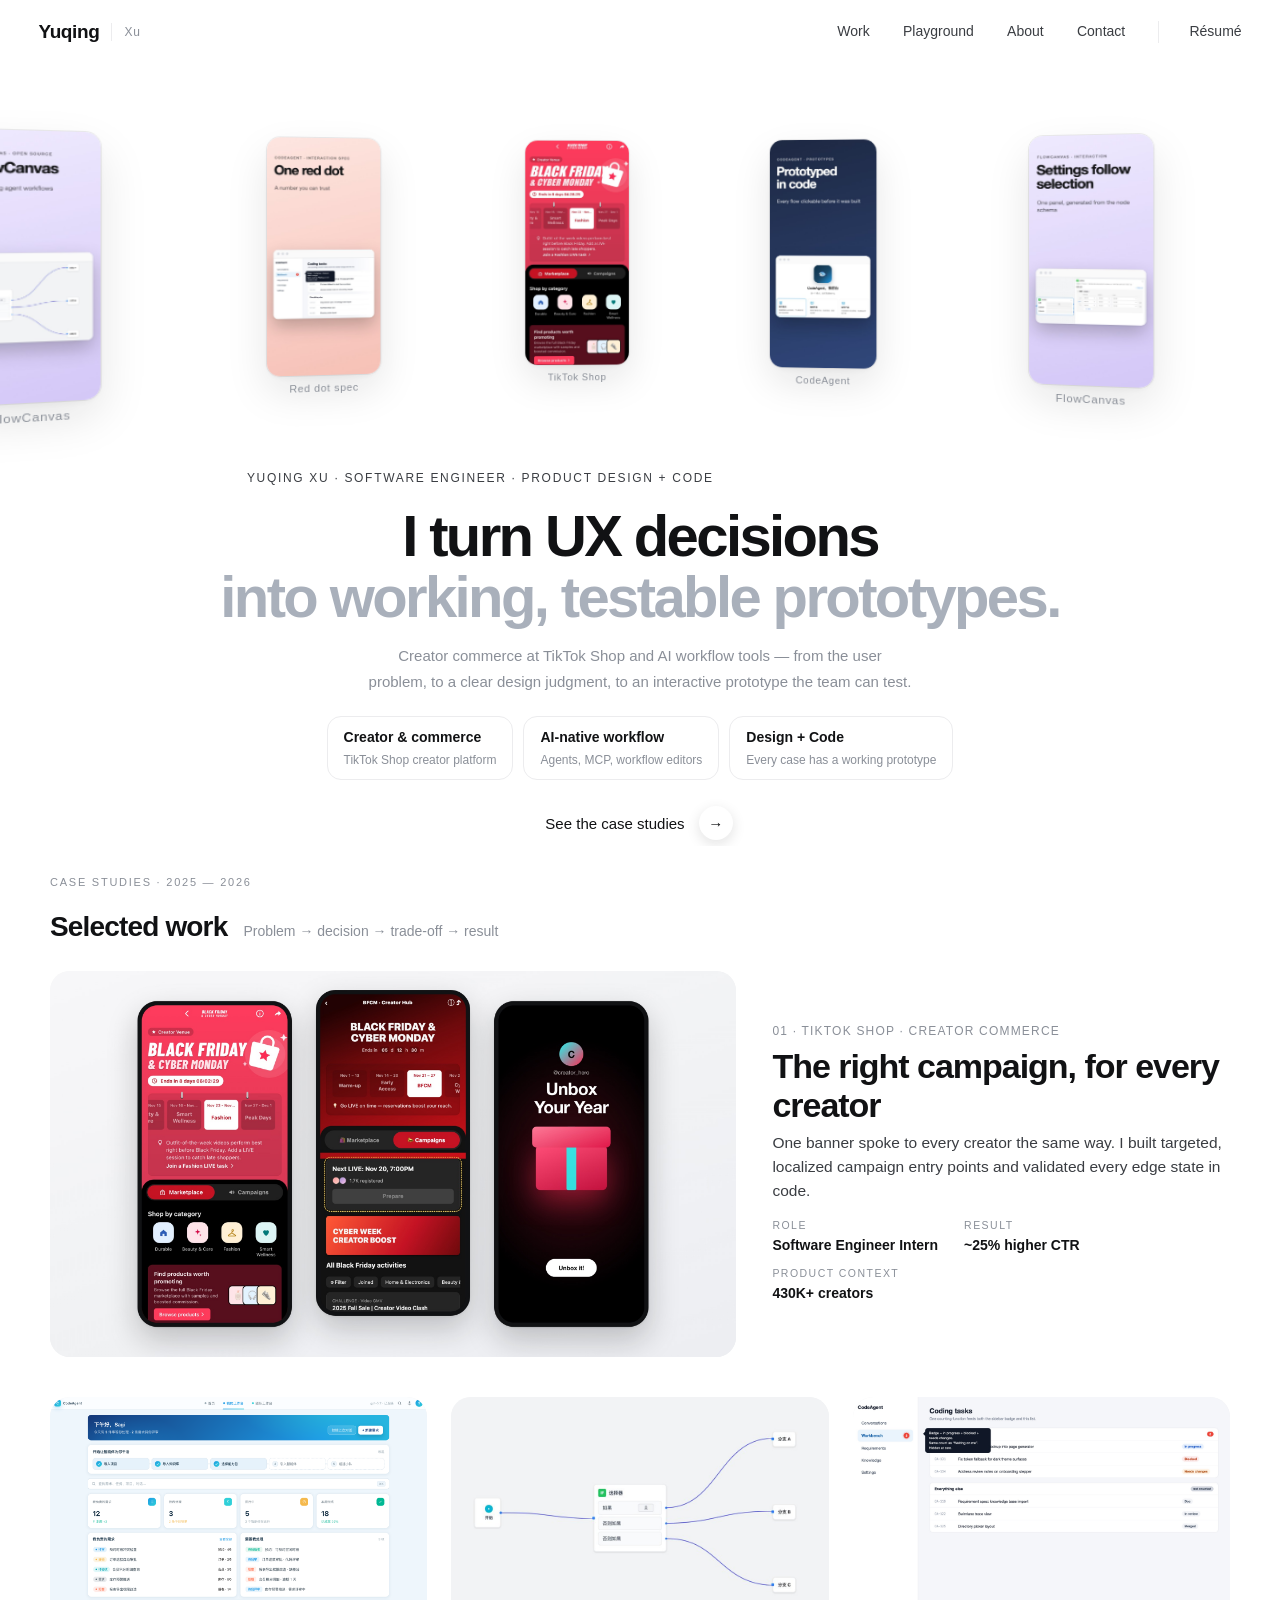
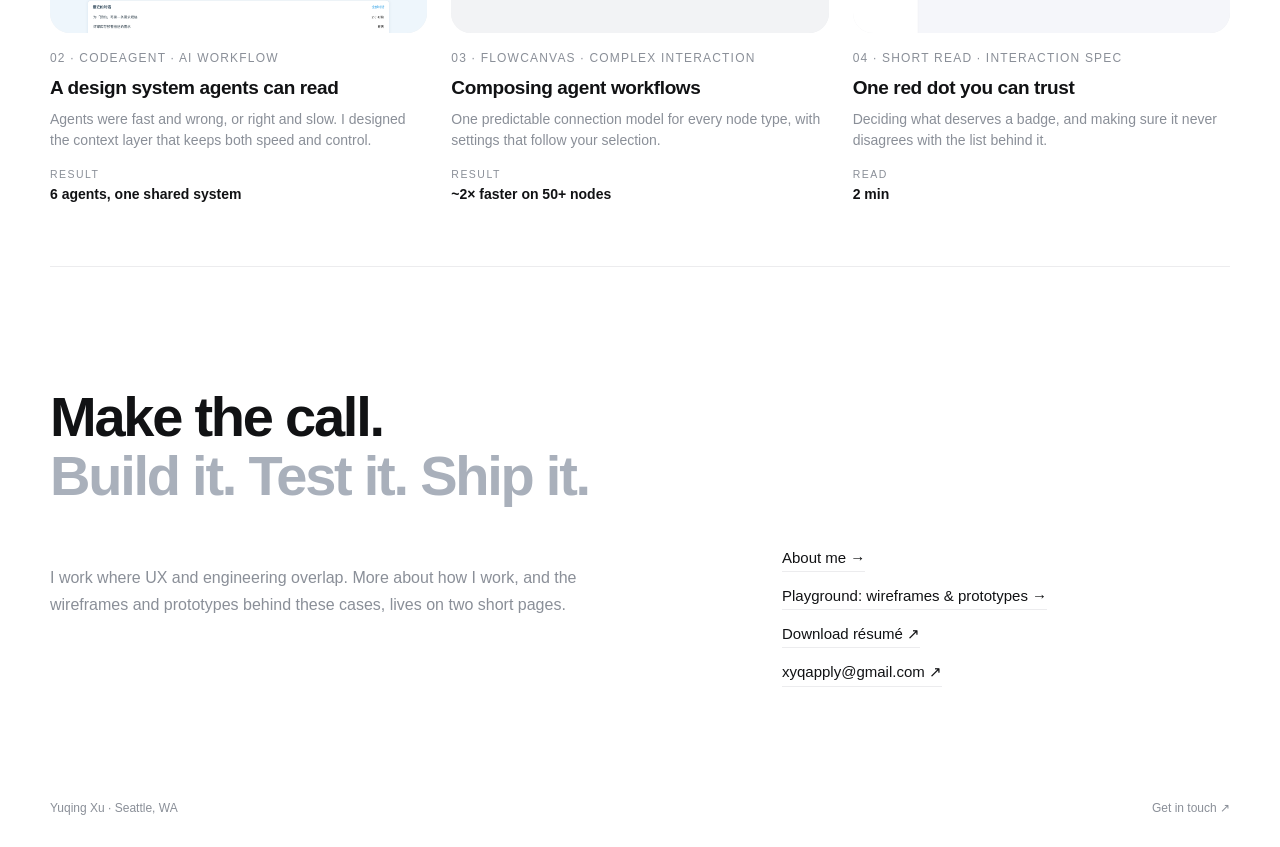
==== commit d6a29e95: "Stack featured case on mobile, span lone last card" ====
--- a/index.html
+++ b/index.html
@@ -6,7 +6,7 @@
   <meta name="description" content="Yuqing Xu — software engineer who turns UX decisions into working, testable prototypes. Case studies in creator products, AI design systems, and agent workflow tools.">
   <title>Yuqing Xu — Product Design + Code</title>
   <link rel="icon" href="data:image/svg+xml,%3Csvg xmlns='http://www.w3.org/2000/svg' viewBox='0 0 64 64'%3E%3Crect width='64' height='64' rx='14' fill='%23111'/%3E%3Ctext x='32' y='42' font-family='Helvetica' font-size='26' font-weight='bold' fill='white' text-anchor='middle'%3EYX%3C/text%3E%3C/svg%3E">
-  <link rel="stylesheet" href="styles.css?v=13">
+  <link rel="stylesheet" href="styles.css?v=14">
   <noscript><style>.reveal{opacity:1!important;transform:none!important}.ring-card{position:static!important;transform:none!important;opacity:1!important}</style></noscript>
 </head>
 <body>
@@ -100,6 +100,6 @@
   </main>
 
   <footer class="site-footer shell"><span>Yuqing Xu · Seattle, WA</span><a href="mailto:xyqapply@gmail.com">Get in touch ↗</a></footer>
-  <script src="app.js?v=13"></script>
+  <script src="app.js?v=14"></script>
 </body>
 </html>
--- a/styles.css
+++ b/styles.css
@@ -602,3 +602,18 @@
 /* labels stay solid; only a card leaving the stage fades its label */
 .ring-card span{opacity:var(--lab,1)!important}
 .ring-card img{transition:none}
+/* featured case: show the full three-phone cover, stack below 900px */
+.case-card.featured .img{aspect-ratio:16/9}
+@media (max-width:900px){
+  .case-card.featured{grid-template-columns:1fr;gap:0}
+  .case-card.featured small{margin-top:16px}
+  /* two-column range: a card left alone on the last row spans the full width */
+  .case-cards>.case-card:not(.featured):last-child:nth-child(even){grid-column:1/-1;display:grid;grid-template-columns:minmax(0,1.2fr) minmax(0,1fr);column-gap:28px;align-items:center}
+  .case-cards>.case-card:not(.featured):last-child:nth-child(even) .img{grid-row:1/5}
+  .case-cards>.case-card:not(.featured):last-child:nth-child(even) small{margin-top:0}
+}
+@media (max-width:640px){
+  .case-cards>.case-card:not(.featured):last-child:nth-child(even){grid-template-columns:1fr}
+  .case-cards>.case-card:not(.featured):last-child:nth-child(even) .img{grid-row:auto}
+  .case-cards>.case-card:not(.featured):last-child:nth-child(even) small{margin-top:16px}
+}
